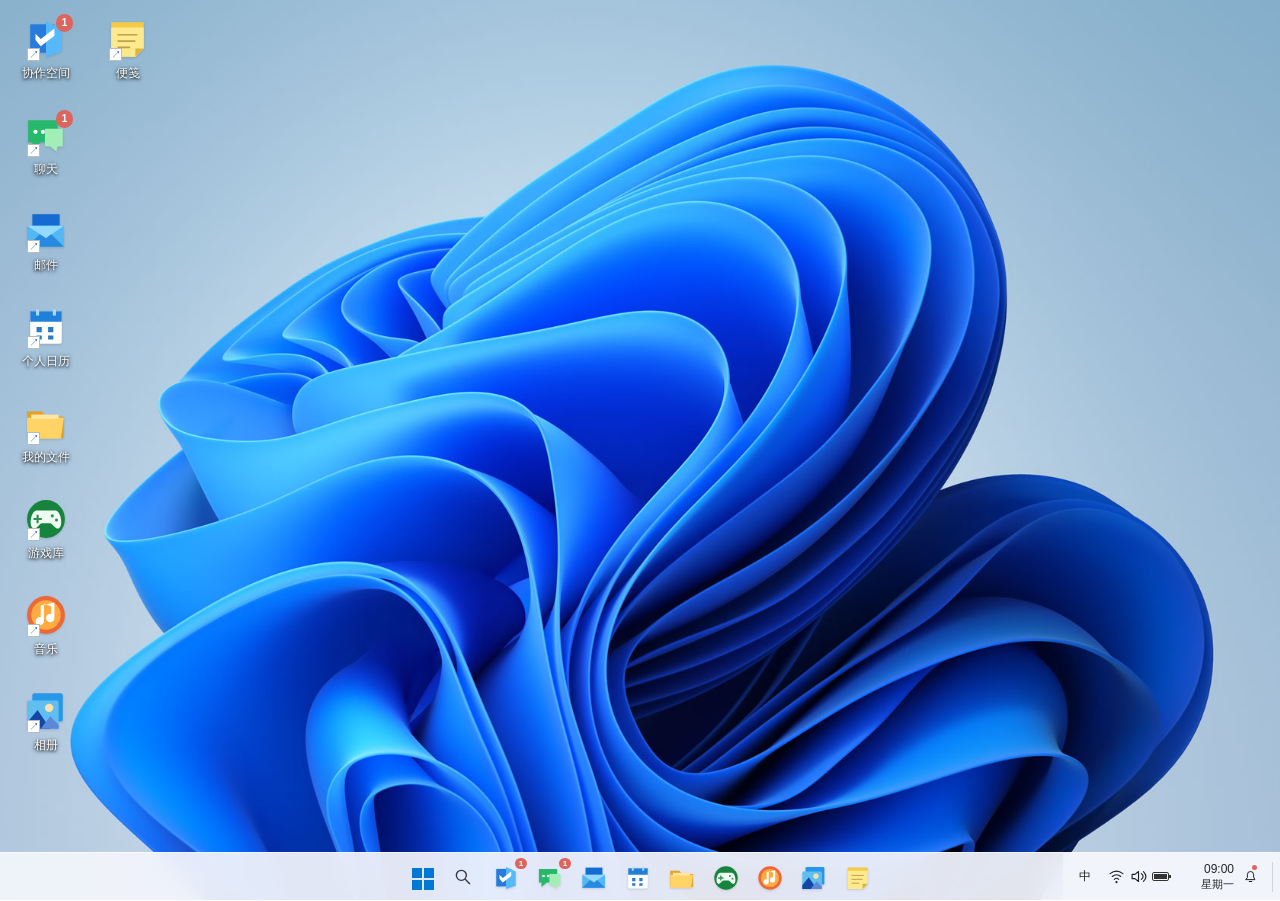
==== index.html @ 2743be9a "Publish first act desktop narrative with Windows 11 shell" ====
<!doctype html>
<html lang="zh-CN">
<head>
<meta charset="utf-8"><meta name="viewport" content="width=device-width,initial-scale=1">
<meta name="color-scheme" content="light"><link rel="icon" href="data:,">
<title>未保存的工作日志 · 第一幕 v0.4</title>
<link rel="stylesheet" href="desktop.css"><link rel="stylesheet" href="office.css">
</head>
<body>
<main id="desktop" aria-label="个人电脑桌面">
 <div id="shortcuts" aria-label="桌面快捷方式"></div>
 <div id="desktop-context" hidden></div><div id="quick-settings" hidden></div>
 <div id="windows"></div><aside id="notification-center" hidden aria-label="通知中心"></aside>
 <div id="system-menu" hidden></div><footer id="taskbar" aria-label="任务栏"></footer>
</main>
<div id="banners" aria-label="新消息通知" aria-live="polite"></div>
<div id="modal-root"></div><div id="toast-root" role="status" aria-live="polite"></div><div id="announcement" class="sr-only" aria-live="polite"></div>
<script src="app.js"></script><script src="leisure.js"></script><script src="windows-shell.js"></script><script src="desktop.js"></script>
</body></html>
---- desktop.css ----
:root{font-family:"Segoe UI","Microsoft YaHei UI","Microsoft YaHei","PingFang SC",sans-serif;color:#202020;font-size:14px;--line:#e5e5e5;--blue:#0067c0}*{box-sizing:border-box}body{margin:0;overflow:hidden}button,input,textarea{font:inherit}button{cursor:pointer;color:inherit}button:disabled{cursor:default;opacity:.5}button:focus-visible,textarea:focus-visible,input:focus-visible{outline:3px solid #79aeea;outline-offset:2px}[hidden]{display:none!important}.icon{width:20px;height:20px;fill:none;stroke:currentColor;stroke-width:1.6;stroke-linecap:round;stroke-linejoin:round;flex-shrink:0}button{border:0;background:none}.btn{display:inline-flex;align-items:center;justify-content:center;gap:7px;padding:9px 13px;border:1px solid #dbe1e7;border-radius:4px;background:#fff;font-size:13px}.btn.primary{background:#397bd7;border-color:#397bd7;color:#fff}.btn.soft{background:#edf4ff;color:#316ec5}.btn.link{border:0;color:#397bd7;background:transparent}.button-row{display:flex;gap:8px;align-items:center;flex-wrap:wrap}.sr-only{position:absolute;width:1px;height:1px;overflow:hidden;clip:rect(0,0,0,0)}#desktop{height:100dvh;background:#c7deef url('assets/wallpapers/bloom-light.jpg') center/cover;position:relative;overflow:hidden}#shortcuts{position:absolute;top:9px;left:5px;display:grid;grid-auto-flow:column;grid-template-rows:repeat(8,90px);gap:6px 0;z-index:1}.desktop-shortcut{width:82px;display:flex;align-items:center;flex-direction:column;gap:5px;border-radius:2px;border:1px solid transparent;padding:8px 2px;color:#fff;position:relative;text-shadow:0 1px 3px #000,0 1px 5px #0007;font-size:12px;line-height:1.4}.desktop-shortcut:hover{background:#ffffff17}.desktop-shortcut.selected{background:#7fc5ff40;border-color:#b9e0ff65}.app-icon{width:42px;height:42px;display:inline-flex;align-items:center;justify-content:center;flex-shrink:0;filter:drop-shadow(0 1px 1px #0002)}.app-icon .icon{width:25px;height:25px;stroke-width:1.7}.shortcut-badge,.taskbar-app b{position:absolute;top:3px;right:14px;border-radius:10px;min-width:17px;padding:2px 4px;background:#dc655e;color:#fff;font-size:10px;text-shadow:none}#taskbar{position:absolute;bottom:0;height:48px;width:100%;z-index:30000;display:flex;align-items:center;justify-content:center;background:#f3f5fbee;backdrop-filter:blur(14px);border-top:1px solid #ffffff88}.taskbar-system{width:40px;height:40px;padding:10px;color:#30343a;border-radius:4px;display:grid;place-items:center;flex-shrink:0}.taskbar-system:hover,.taskbar-app:hover{background:#fff7}.taskbar-apps{display:flex;align-items:center;gap:2px;min-width:0;overflow-x:auto;scrollbar-width:none;padding:0}.taskbar-app{position:relative;width:42px;height:40px;padding:8px;border-radius:4px;flex-shrink:0;display:grid;place-items:center}.taskbar-app .app-icon{width:26px;height:26px}.taskbar-app .icon{width:22px;height:22px}.taskbar-app.running:after{content:'';position:absolute;width:5px;height:3px;border-radius:3px;background:#6b7e81;bottom:0;left:calc(50% - 2px)}.taskbar-app.selected{background:#ffffffb0;box-shadow:0 1px 2px #0001}.taskbar-app.selected:after{width:16px;left:calc(50% - 8px);background:#0078d4}.taskbar-app b{right:2px;top:0}.system-tray{display:flex;align-items:center;gap:3px;position:absolute;right:0;height:100%;padding-left:8px;background:#f3f5fbcc}.system-tray button{position:relative;display:flex;gap:5px;align-items:center;border-radius:4px;padding:6px;height:40px}.system-tray button span{font-size:9px}.system-tray i{position:absolute;width:5px;height:5px;background:#dc655e;border-radius:50%;right:2px;top:0}.desktop-clock{display:grid;text-align:right;gap:1px;min-width:48px;color:#242424}.desktop-clock strong{font-weight:400;font-size:12px}.desktop-clock small{font-size:11px}.app-window{position:absolute;background:#fff;border:1px solid #0003;border-radius:8px;overflow:hidden;box-shadow:0 5px 15px #0002;display:flex;flex-direction:column;min-width:0}.app-window.foreground{box-shadow:0 12px 34px #0004,0 2px 8px #0002;border-color:#0004}.window-titlebar{height:32px;min-height:32px;display:flex;align-items:center;gap:8px;padding:0 0 0 11px;background:#f3f3f3;user-select:none;touch-action:none}.foreground .window-titlebar{background:#f3f3f3}.window-titlebar .app-icon{width:16px;height:16px}.window-titlebar .icon{width:15px;height:15px}.window-name{font-size:12px;font-weight:400;flex:1;overflow:hidden;text-overflow:ellipsis;white-space:nowrap}.window-controls{display:flex;align-self:stretch}.window-controls button{width:46px;padding:0;display:grid;place-items:center;border-radius:0}.window-controls button:hover{background:#dfe7ec}.window-controls [data-wm=close]:hover{background:#c42b1c;color:#fff}.window-content{overflow:auto;flex:1;min-height:0;position:relative;min-width:0}.resize-handle{position:absolute;right:0;bottom:0;width:14px;height:14px;cursor:nwse-resize;background:linear-gradient(135deg,transparent 60%,#adb9bf 61%,transparent 68%,#adb9bf 75%,transparent 82%);z-index:3;touch-action:none}.maximized .resize-handle{display:none}#banners{position:fixed;right:12px;bottom:60px;display:flex;flex-direction:column;gap:10px;z-index:50000;width:360px;pointer-events:none}.notification-banner{position:relative;border:1px solid #d2d5dc;border-radius:8px;background:#f4f5f9f7;backdrop-filter:blur(14px);box-shadow:0 5px 20px #0003;pointer-events:auto;animation:notify-in .2s ease-out}.banner-open{display:flex;gap:12px;text-align:left;width:100%;padding:19px 30px 19px 16px}.banner-open .app-icon{width:28px;height:28px}.banner-open .icon{width:21px}.banner-open>span:last-child{flex:1;min-width:0}.banner-open strong{font-size:12px;display:flex;gap:10px;align-items:center}.banner-open small{font-weight:400;color:#839094;font-size:10px}.banner-open p{margin:8px 0 0;line-height:1.65;font-size:13px;display:-webkit-box;-webkit-line-clamp:3;-webkit-box-orient:vertical;overflow:hidden}.banner-dismiss{position:absolute;right:5px;top:6px;padding:5px;color:#889497}.banner-dismiss .icon{width:14px;height:14px}@keyframes notify-in{from{transform:translateX(25px);opacity:0}to{transform:none;opacity:1}}#notification-center,#system-menu{position:absolute;bottom:60px;z-index:40000;background:#eef3fbf5;backdrop-filter:blur(14px);border:1px solid #ffffff99;border-radius:8px;box-shadow:0 12px 36px #0003}#notification-center{right:12px;width:360px;max-height:75vh;overflow:auto;padding:18px}#notification-center header{display:flex;justify-content:space-between;align-items:center;padding:0 0 12px}.notification-history{display:flex;gap:12px;text-align:left;background:#fff9;width:100%;padding:14px 10px;border-radius:7px;margin-bottom:8px}.notification-history .app-icon{width:26px;height:26px}.notification-history strong{font-size:12px}.notification-history p{font-size:12px;line-height:1.65}.notification-history small{color:#859196;font-size:10px}#system-menu{left:50%;transform:translateX(-50%);width:640px;padding:32px 32px 0;max-height:calc(100dvh - 75px);overflow:auto}#system-menu strong{font-weight:600;font-size:13px}#system-menu button{border-radius:4px}#system-menu button:hover{background:#ffffff88}#toast-root{position:fixed;top:22px;left:50%;transform:translateX(-50%);z-index:100001;pointer-events:none}.toast{display:flex;gap:10px;align-items:center;background:#fcfefb;padding:13px 22px;border-radius:9px;box-shadow:0 5px 25px #203f4133;max-width:85vw;line-height:1.6}.leisure-heading{padding:25px 30px 10px}.leisure-heading h2{font-size:23px;margin:8px 0}.leisure-heading small{color:#8b969d;font-size:10px;letter-spacing:2px}.file-breadcrumb{padding:14px 28px;border-block:1px solid #e9eded;color:#758289;font-size:12px}.file-grid{padding:25px;display:grid;grid-template-columns:repeat(3,minmax(0,1fr));gap:12px}.file-grid button{display:flex;flex-direction:column;align-items:center;gap:12px;padding:24px 10px;border-radius:8px;background:#f6f8f9;overflow-wrap:anywhere}.file-grid button:hover{background:#eaf1f7}.file-grid strong{font-size:12px}.file-grid small{font-size:10px;color:#88939a}.game-cover{padding:25px 30px;background:#3c405c;color:#f8f3e5}.game-cover small{font-size:10px;letter-spacing:2px;color:#c4c0df}.game-cover h2{font-size:25px;margin:12px 0}.game-cover p{font-size:12px;color:#cccedc}.game-meta{display:flex;gap:15px;align-items:center;padding:20px 25px}.game-meta span{flex:1;color:#808495;font-size:12px}.memory-board{display:grid;grid-template-columns:repeat(4,1fr);gap:12px;padding:0 25px}.memory-board button{height:90px;background:#edeaf5;border:1px solid #d9d3e8;border-radius:10px;color:#8a7fa4;font-size:33px;transition:background .15s}.memory-board .flipped{background:#fff3d7;color:#687766}.memory-board .matched{background:#e2eee6;opacity:1;color:#739985}.leisure-footnote{text-align:center;color:#90949f;font-size:11px;margin:23px}.music-hero{padding:26px 30px;display:flex;gap:26px;align-items:center;background:#f5e9e8}.music-hero h2{font-size:24px;margin:10px 0}.music-hero p,.music-hero small{color:#9a7f84;font-size:11px}.record{height:102px;width:102px;border-radius:50%;background:repeating-radial-gradient(#333641 0 3px,#444550 4px 5px);display:grid;place-items:center;box-shadow:0 7px 20px #55434e33}.record span{background:#c68e9d;border-radius:50%;padding:10px;color:#f8e3dd;font-size:23px}.track-list{padding:15px 25px}.track-list button{display:flex;width:100%;align-items:center;gap:20px;padding:13px;border-radius:7px;text-align:left}.track-list button.selected{background:#f6f0f1}.track-list button>span{font-size:11px;color:#9d8a91}.track-list strong{flex:1;font-size:13px}.track-list small{display:block;font-size:10px;font-weight:400;margin-top:5px;color:#968991}.music-controls{display:flex;align-items:center;gap:15px;padding:15px 30px;border-top:1px solid #eee}.music-status{font-size:11px;color:#8d7a81}.music-progress{flex:1;min-width:30px;height:4px;accent-color:#af7287}.photo-top,.note-top{display:flex;justify-content:space-between;align-items:center;padding:16px 24px;background:#f5f8f7;font-size:12px}.photo-top>span{color:#98a29e}.photo-view{margin:20px 25px 10px}.photo-view img{width:100%;height:300px;object-fit:contain;background:#edf2ef;border-radius:6px}.photo-view.large img{height:440px}.photo-view figcaption{display:flex;justify-content:space-between;font-size:12px;padding:14px 0}.photo-view figcaption span{color:#8b9692;font-size:11px}.photo-controls{display:flex;align-items:center;justify-content:space-between;padding:0 25px 20px;gap:10px}.photo-controls>div{display:flex;gap:8px}.photo-controls>div button{padding:2px;border:2px solid transparent;border-radius:5px}.photo-controls>div button.selected{border-color:#6ca6a0}.photo-controls img{width:52px;height:34px;object-fit:cover;display:block}[data-app=notes] .window-content{display:flex;flex-direction:column;background:#fff9df}.note-top{background:#f6ecc9}.note-editor{border:0;outline:none;resize:none;background:transparent;flex:1;min-height:220px;padding:25px 30px;line-height:2;color:#695f42;font-size:15px}.note-status{padding:12px 30px;color:#a39773;font-size:11px}
@media(max-width:700px){#shortcuts{top:9px;left:5px;gap:4px 0}.desktop-shortcut{width:75px;font-size:11px}.app-icon{width:38px;height:38px}#taskbar{padding:0;gap:0}.taskbar-system{padding:7px}.taskbar-apps{gap:0;padding:0}.taskbar-app{padding:7px;width:38px}.system-tray{gap:5px}.input-language,.tray-quick{display:none!important}.desktop-clock{font-size:10px;min-width:35px}#banners{width:min(360px,calc(100vw - 20px));right:10px;bottom:60px}#notification-center{width:calc(100vw - 20px);right:10px}.file-grid{grid-template-columns:repeat(2,minmax(0,1fr));padding:15px}.game-meta{flex-wrap:wrap;padding:15px}.memory-board{padding:0 15px;gap:8px}.memory-board button{height:72px}.photo-view{margin:15px}.photo-view img{height:230px}.photo-controls{padding:0 12px 15px}.music-hero{padding:20px;gap:16px}.music-controls{padding:15px;flex-wrap:wrap}.window-controls button{width:33px}}
@media(prefers-reduced-motion:reduce){*{animation:none!important;transition:none!important}}
.library-shelf{display:grid;grid-template-columns:1fr 1fr;gap:10px;padding:0 25px 22px}.library-shelf details{border:1px solid #e4e0eb;border-radius:8px;background:#f7f5fa;padding:14px;font-size:12px;color:#79708a}.library-shelf summary{cursor:pointer}.library-shelf small{display:block;font-size:9px;color:#a59aae;margin-top:5px}.library-shelf p{font-size:11px;line-height:1.8}
/* Windows 11 shell components. */
.fluent-icon svg{width:100%;height:100%;display:block}.windows-logo{width:24px;height:24px}.desktop-shortcut:after{content:'↗';font-family:Arial;position:absolute;top:38px;left:21px;background:#fff;color:#2762a1;font-size:10px;line-height:11px;width:11px;height:11px;text-shadow:none;border:1px solid #b9bbbf}.desktop-shortcut .shortcut-badge{top:4px;right:13px}.taskbar-center{display:flex;align-items:center;gap:2px;position:absolute;left:50%;transform:translateX(-50%);max-width:calc(100% - 390px)}.taskbar-apps::-webkit-scrollbar{display:none}.taskbar-app.running:after{height:3px;bottom:1px;background:#7c7c7c}.taskbar-app b{min-width:12px;font-size:8px;top:1px;right:0;padding:1px 3px}.tray-quick .icon{width:17px;height:17px}.input-language{font-size:12px;margin:0 8px}.battery-icon{width:17px;height:9px;border:1px solid #333;border-radius:2px;position:relative}.battery-icon:before{content:'';position:absolute;inset:1px;background:#333}.battery-icon:after{content:'';position:absolute;right:-3px;top:2px;height:3px;border-right:2px solid #333}.system-tray .show-desktop-edge{width:7px;padding:0;border-radius:0;height:30px;border-left:1px solid #0002;margin:0 1px 0 3px}.system-tray button:hover{background:#fff8}.system-tray .tray-date{gap:9px;padding-inline:8px}.tray-date>.icon{width:15px;height:15px}.system-tray i{right:9px;top:8px}.maximized{border-radius:0}.window-controls .icon{width:13px;height:13px;stroke-width:1.5}.window-controls [data-wm=close] .icon{width:16px;height:16px}.start-search{display:flex;align-items:center;gap:12px;background:#fff;border:1px solid #ced6e3;border-bottom:2px solid #0078d4;border-radius:5px;padding:9px 12px;margin-bottom:26px}.start-search .icon{width:16px;height:16px}.start-search input{border:0;outline:none;width:100%;font-size:12px;background:none}.start-heading{display:flex;align-items:center;justify-content:space-between;padding:0 18px;margin:22px 0 13px}.start-heading button{display:flex;gap:7px;align-items:center;background:#ffffff9c;border:1px solid #dce1e9;font-size:11px;padding:3px 8px}.start-heading .icon{width:12px;height:12px}.start-heading>span{font-size:11px;color:#606774}.start-app-grid{display:grid;grid-template-columns:repeat(6,1fr);gap:7px 0;min-height:165px}.start-app-grid button{display:flex;flex-direction:column;align-items:center;justify-content:center;gap:7px;padding:12px 4px;font-size:11px}.start-app-grid .app-icon{width:31px;height:31px}.start-recent{display:grid;grid-template-columns:1fr 1fr;padding:0 8px 20px;gap:5px}.start-recent button{display:flex;gap:13px;align-items:center;text-align:left;padding:13px 10px;font-size:12px}.start-recent .app-icon{width:30px;height:30px}.start-recent small{display:block;color:#666;font-size:10px;margin-top:5px}.start-footer{margin:0 -32px;padding:17px 45px;display:flex;justify-content:space-between;align-items:center;background:#dfe8f36b;border-top:1px solid #cbd4df5c}.local-account{display:flex;gap:12px;align-items:center;font-size:12px}.local-account>span{width:30px;height:30px;border-radius:50%;display:grid;place-items:center;background:#b8ccdf;color:#36546f}.start-footer button{padding:6px}.power-menu{position:absolute;right:25px;bottom:68px;width:200px;padding:5px;border:1px solid #ccc;border-radius:7px;background:#f8f9fc;box-shadow:0 5px 20px #0002}.power-menu button{display:flex;align-items:center;gap:12px;width:100%;padding:12px;text-align:left;font-size:12px}#desktop-context,#quick-settings{position:absolute;z-index:45000;background:#f5f7fcf7;backdrop-filter:blur(14px);border:1px solid #d6d9df;border-radius:8px;box-shadow:0 6px 22px #0003}#desktop-context{width:245px;padding:5px}#desktop-context button{display:flex;align-items:center;gap:13px;width:100%;padding:10px;border-radius:4px;text-align:left;font-size:12px}#desktop-context button:hover{background:#e4e9f0}#desktop-context .icon{width:17px;height:17px}#desktop-context hr{border:0;border-top:1px solid #dde0e5;margin:4px}#quick-settings{bottom:60px;right:12px;width:300px;padding:20px}#quick-settings h3{font-size:14px;margin:0 0 18px}.sound-tile{display:flex;align-items:center;gap:12px;padding:16px;background:#fff;border:1px solid #d6dbe2;border-radius:5px;width:100%;font-size:12px}.sound-tile.enabled{color:#fff;background:#0067c0}#quick-settings p{color:#6d7680;font-size:11px;line-height:1.7}#quick-settings footer{display:flex;align-items:center;justify-content:space-between;margin-top:20px;font-size:11px;color:#687482}#quick-settings .app-icon{width:22px;height:22px}.settings-layout{display:flex;min-height:100%;background:#f7f8fa}.settings-sidebar{width:195px;flex-shrink:0;padding:25px 12px;background:#eef0f5}.settings-user{display:flex;align-items:center;gap:12px;margin-bottom:32px;font-size:13px}.settings-user>b{width:45px;height:45px;display:grid;place-items:center;border-radius:50%;background:#c3d6e7;font-size:20px;font-weight:400}.settings-user small{display:block;font-size:11px;color:#6d7581;margin-top:3px}.settings-sidebar>button{display:flex;align-items:center;gap:12px;padding:12px;width:100%;font-size:12px;text-align:left;border-radius:4px;margin-bottom:6px}.settings-sidebar .active{background:#dde7f3;border-left:3px solid #0067c0}.settings-main{padding:25px 30px;flex:1;min-width:0}.settings-main h1{font-size:23px!important;font-weight:600;margin-bottom:22px}.settings-main h1 span{color:#89929e;padding:0 10px}.background-preview{width:310px;max-width:100%;height:175px;background-size:cover;background-position:center;border-radius:7px;box-shadow:0 2px 4px #0003;margin-bottom:20px;position:relative;overflow:hidden}.background-preview>div{position:absolute;bottom:0;height:10px;background:#e8eefce6;width:100%}.setting-row{display:flex;justify-content:space-between;align-items:center;gap:14px;padding:16px;border:1px solid #e3e5e9;background:#fff;border-radius:5px;font-size:12px}.setting-row strong{font-weight:500}.setting-row small{display:block;color:#757c85;font-size:11px}.setting-value{border:1px solid #d9dce1;border-radius:4px;padding:5px 14px;white-space:nowrap}.settings-main h3{font-size:13px;margin:22px 0 12px}.wallpaper-options{display:grid;grid-template-columns:repeat(3,1fr);gap:10px}.wallpaper-options button{padding:3px;text-align:left;border:2px solid transparent;border-radius:7px}.wallpaper-options button[aria-pressed=true]{border-color:#0067c0}.wallpaper-options img{display:block;width:100%;height:75px;object-fit:cover;border-radius:3px}.wallpaper-options span{font-size:10px;line-height:1.5;display:block;padding:5px 1px;color:#4a5462}.wallpaper-note{font-size:11px;color:#687788;margin:14px 0!important}
@media(max-width:1000px){.taskbar-center{left:12px;transform:none;max-width:calc(100% - 220px)}}
@media(max-width:700px){.taskbar-center{left:2px;max-width:calc(100% - 95px)}.taskbar-system{width:35px}.system-tray{padding:0}.tray-date>.icon{display:none}.system-tray .tray-date{padding:4px}.settings-sidebar{display:none}.settings-main{padding:20px}.wallpaper-options{gap:5px}.wallpaper-options img{height:58px}#system-menu{width:calc(100% - 16px);padding:22px 18px 0}.start-app-grid{grid-template-columns:repeat(4,1fr)}.start-heading{padding:0}.start-recent{padding:0 0 18px}.start-recent button{padding:10px 5px;font-size:11px;gap:8px}.start-footer{margin:0 -18px;padding:15px 25px}.desktop-shortcut .app-icon{width:42px;height:42px}.desktop-shortcut{width:82px}.notification-banner{border-radius:8px}}
.start-app-grid.all-apps-list{grid-template-columns:1fr 1fr}.start-app-grid.all-apps-list button{flex-direction:row;justify-content:flex-start;padding:8px 18px;gap:15px}.start-app-grid.all-apps-list .app-icon{width:25px;height:25px}
---- office.css ----
/* Office-specific surfaces. Desktop geometry lives exclusively in desktop.css. */
.app-surface{font-size:13px;line-height:1.65}.app-surface h1,.app-surface h2,.app-surface h3{margin-top:0;font-weight:600}.app-surface h1{font-size:22px}.app-surface h2{font-size:17px}.app-surface h3{font-size:15px}.app-surface p{margin:7px 0}.app-surface .tiny,.app-surface .subtext{color:#859099;font-size:11px}.app-surface .eyebrow{color:#8e9aa4;font-size:9px;letter-spacing:1.5px}.app-surface .chip{display:inline-flex;align-items:center;border-radius:4px;padding:3px 8px;font-size:10px;background:#f0f3f6;color:#7c8793}.app-surface .chip.done{background:#ebf6f0;color:#478b6b}.app-surface .chip.blue{background:#edf4ff;color:#497dc3}.app-surface .chip.warm{background:#fbf2e6;color:#ae8b55}.app-surface .view-heading{display:flex;justify-content:space-between;align-items:center;padding:23px 26px 16px}.app-surface .view-heading h1{margin:5px 0}.app-surface .view-heading p{margin:0}.app-surface .card{background:#fff;border:1px solid #e5eaf0;border-radius:9px;padding:21px}.app-surface .stack{display:flex;flex-direction:column;gap:17px}.app-surface .dashboard{display:grid;grid-template-columns:1fr 205px;gap:17px}.app-surface .welcome{display:flex;align-items:center;justify-content:space-between;margin-bottom:20px}.app-surface .welcome h1{margin:7px 0}.app-surface .daytag{font-size:11px;display:flex;gap:7px;color:#8797a3}.app-surface .card-head{display:flex;justify-content:space-between;align-items:center;margin-bottom:15px}.app-surface .card-title{display:flex;gap:8px;align-items:center;margin:0}.app-surface .performance .perf-head{display:flex;justify-content:space-between;color:#8c98a3;font-size:12px}.app-surface .perf-number{display:flex;align-items:baseline;gap:9px;margin:16px 0}.app-surface .perf-number strong{font-size:36px;font-weight:500}.app-surface .perf-number span{color:#98a5b0;font-size:13px}.app-surface .progress-track{height:5px;background:#edf1f5;border-radius:4px;overflow:hidden}.app-surface .progress-fill{height:100%;background:#6f9ade}.app-surface .perf-note{font-size:10px;display:flex;justify-content:space-between;color:#92a1ad;margin-top:13px}.app-surface .task{display:flex;width:100%;gap:12px;align-items:center;padding:15px 0;text-align:left;border-top:1px solid #edf0f3}.app-surface .task-main{flex:1;min-width:0;display:flex;flex-direction:column;gap:4px}.app-surface .task-name{font-weight:500}.app-surface .task-desc{font-size:10px;color:#8c9ba7}.app-surface .task-check{display:flex;color:#8295a9}.app-surface .task.done .task-check{color:#6e9d86}.app-surface .task-status,.app-surface .task-reward{font-size:10px;color:#8c9ba7}.app-surface .task-status.complete{color:#63977d}.app-surface .task-table-head{display:flex;gap:30px;color:#a2acb5;font-size:10px;padding-bottom:9px}.app-surface .task-table-head span:first-child{flex:1}.app-surface .task-guidance{font-size:10px;color:#95a2af;display:flex;gap:7px;margin-top:12px}.app-surface .extra-card{padding:20px;background:#f1f5fb;border-radius:8px}.app-surface .extra-card .top{display:flex;justify-content:space-between}.app-surface .extra-card h3{margin:13px 0 4px}.app-surface .extra-card p{font-size:12px;color:#8b9bad}.app-surface .inbox-preview{display:flex;gap:12px;align-items:center;width:100%;padding:17px;border:1px solid #e6ecf1;border-radius:7px;text-align:left;margin-bottom:10px;background:#fff}.app-surface .inbox-info{flex:1;min-width:0}.app-surface .inbox-info strong{font-size:12px}.app-surface .inbox-info p{font-size:11px;color:#8d9ba6}.app-surface .document-list{padding:0 25px}.app-surface .office-header{display:flex;justify-content:space-between;background:#f8fafc;border-bottom:1px solid #e6ebf1;padding:14px 24px;font-size:11px;color:#8191a2}.app-surface .office-header>span:first-child{color:#586d88;font-weight:600;letter-spacing:1px}.app-surface .office-header strong{color:#4d6e9a;margin-left:6px;font-size:14px}.app-surface .office-tabs{display:flex;gap:22px;padding:0 24px;border-bottom:1px solid #e8edf2;background:#fff;flex-shrink:0}.app-surface .office-tabs button{padding:12px 2px;font-size:12px;border-bottom:2px solid transparent;color:#8593a3}.app-surface .office-tabs button.active{color:#397bd7;border-color:#397bd7}.app-surface .office-view{flex:1;min-height:0;overflow:auto;background:#f7f9fc;padding:25px}.app-surface .office-view.messaging{padding:0;display:flex;flex-direction:column}.app-surface .office-view.messaging>.view-heading{display:none}[data-app=office]>.window-content{display:flex;flex-direction:column}.app-surface .footerbar{display:flex;justify-content:space-between;align-items:center;border-top:1px solid #e6ebf2;padding:10px 20px;background:#fff;flex-shrink:0;gap:10px}.app-surface .foot-status{display:flex;gap:7px;font-size:10px;color:#94a0ac;align-items:center}.app-surface .status-dot{width:5px;height:5px;border-radius:50%;background:#d5b16b}.app-surface .status-dot.saved{background:#7ca991}.app-surface .footerbar .btn{font-size:11px;padding:7px 10px}.app-surface .chat-layout{display:flex;flex:1;min-height:0;height:100%}.app-surface .chat-contacts{width:184px;flex-shrink:0;background:#f1f4f7;border-right:1px solid #e4e9ef;padding:20px 10px}.app-surface .contact-label,.app-surface .contact-search{font-size:10px;color:#99a4af;padding:0 12px 15px}.app-surface .contact{display:flex;align-items:center;gap:10px;padding:12px;border-radius:7px;width:100%;text-align:left;margin-bottom:5px}.app-surface .contact[aria-current],.app-surface .contact.selected{background:#e3ebf5}.app-surface .contact strong{font-size:12px;font-weight:500}.app-surface .contact p,.app-surface .contact-note{font-size:10px;color:#99a5b1;line-height:1.8}.app-surface .contact-note{padding:10px 12px}.app-surface .avatar{display:inline-grid;place-items:center;background:#8b9db6;color:#fff;border-radius:8px;width:32px;height:32px;font-size:12px;flex-shrink:0}.app-surface .avatar.friend{background:#82a991}.app-surface .avatar.self{background:#8fabc3}.app-surface .chat-main{display:flex;flex-direction:column;flex:1;min-width:0;min-height:0;background:#fbfcfd}.app-surface .chat-titlebar{display:flex;justify-content:space-between;align-items:center;padding:14px 23px;border-bottom:1px solid #e8edf1;flex-shrink:0}.app-surface .chat-titlebar strong{font-size:13px;font-weight:500}.app-surface .chat-titlebar p{font-size:9px;color:#98a4af;margin:1px 0}.app-surface .chat-titlebar>.icon{color:#a8b5bf}.app-surface .chat-stream{overflow:auto;flex:1;min-height:0;padding:15px 22px;scrollbar-width:thin}.app-surface .chat-time{text-align:center;font-size:9px;color:#acb5bd;margin:12px 0}.app-surface .bubble-row{display:flex;gap:10px;align-items:flex-start;margin:0 0 16px}.app-surface .bubble-row.mine{flex-direction:row-reverse}.app-surface .bubble{background:#fff;border:1px solid #e3e9ee;border-radius:2px 9px 9px 9px;padding:12px 15px;max-width:85%;font-size:12px;line-height:1.8;overflow-wrap:anywhere}.app-surface .mine .bubble{background:#e7f0fc;border-color:#dbe6f3;border-radius:9px 2px 9px 9px}.app-surface .attachment{display:flex;gap:10px;align-items:center;background:#f4f7fa;border:1px solid #e0e7ef;border-radius:6px;padding:13px 15px;font-size:11px;margin-top:12px;width:100%;text-align:left;color:#57708e}.app-surface .chat-composer{padding:13px 20px 18px;border-top:1px solid #e5ebef;background:#fff;flex-shrink:0}.app-surface .composer-toolbar{display:flex;gap:13px;align-items:center;color:#a2afba;margin-bottom:12px;font-size:9px}.app-surface .composer-toolbar .icon{width:16px;height:16px}.app-surface .composer-label{display:flex;justify-content:space-between;gap:5px;color:#96a4af;font-size:10px;margin-bottom:9px}.app-surface .reply-buttons{display:flex;flex-wrap:wrap;gap:6px}.app-surface .reply-btn{border:1px solid #dfe7ed;border-radius:6px;padding:8px 11px;font-size:11px;text-align:left;background:#fff}.app-surface .reply-btn.selected{color:#6c947e;background:#f0f6f2}.app-surface .quiet-composer{font-size:11px;color:#a0abb5}.app-surface .conversation-tasks{border-top:1px solid #e0e6ee;margin-top:15px;padding-top:15px}.app-surface .shelf-label{font-size:10px;color:#a0abb7;margin:0 10px 10px}.app-surface .conversation-tasks button{display:flex;align-items:center;gap:7px;width:100%;padding:9px 5px;font-size:10px;text-align:left}.app-surface .conversation-tasks button .icon{width:14px;height:14px}.app-surface .conversation-tasks button span{flex:1}.app-surface .conversation-tasks small{font-size:9px;color:#8e9cab}[data-app=chat] .window-content{display:flex;flex-direction:column;background:#f7faf7}[data-app=chat] .view-heading{display:none}[data-app=chat] .chat-contacts{background:#eaf0eb;width:145px}[data-app=chat] .contact.selected{background:#dae7dd}[data-app=chat] .chat-main{background:#f6f8f5}[data-app=chat] .mine .bubble{background:#dfeede;border-color:#d6e8d6}[data-app=chat] .chat-titlebar,[data-app=chat] .chat-composer{background:#f9fbf8}.unread-number{font-size:9px;color:#fff;background:#cf7771;border-radius:10px;margin-left:10px;padding:2px 5px}.app-surface .document-toolbar{display:flex;justify-content:space-between;padding:13px 25px;border-bottom:1px solid #e8ecf0;color:#9aa5af;font-size:10px}.app-surface .document-body{padding:30px;flex:1;overflow:auto;min-height:0}.app-surface .document-grid{display:grid;grid-template-columns:1fr 220px;gap:30px}.app-surface .doc-heading{font-size:23px;font-weight:600;margin-bottom:9px}.app-surface .doc-byline{color:#a3adb6;font-size:10px}.app-surface .doc-section{margin:32px 0 15px;font-size:13px;font-weight:600}.app-surface .doc-table,.app-surface .journal-table{width:100%;border-collapse:collapse;font-size:12px}.app-surface .doc-table th,.app-surface .doc-table td,.app-surface .journal-table th,.app-surface .journal-table td{text-align:left;padding:12px 10px;border-bottom:1px solid #e9edf1}.app-surface .doc-table th,.app-surface .journal-table th{font-weight:400;font-size:11px;color:#8f9ba6;background:#f7f9fb}.app-surface .doc-old{text-decoration:line-through;color:#adb6bf;margin-right:15px}.app-surface .doc-highlight{background:#fff2c8;padding:3px 5px}.app-surface .doc-line{font-size:12px;line-height:2}.app-surface .document-aside{background:#f6f8fb;padding:18px;border-radius:8px}.app-surface .doc-comment{border-left:2px solid #90acd1;padding-left:12px;font-size:11px;line-height:1.9;color:#8292a3}.app-surface .doc-comment strong{color:#637d9d;font-size:11px}.app-surface .doc-checks-title{font-size:11px;margin:25px 0 12px;color:#76889b}.app-surface .checkline{display:flex;align-items:flex-start;gap:8px;margin:12px 0;font-size:11px;line-height:1.8}.app-surface .checkline input{margin-top:4px;accent-color:#477fc5;flex-shrink:0}.app-surface .document-actions{display:flex;justify-content:space-between;gap:15px;align-items:center;padding:16px 25px;border-top:1px solid #e4eaf1;background:#fafcfd;flex-shrink:0}.app-surface .document-actions>span{font-size:10px;color:#91a1ad}[data-app=document] .window-content,[data-app=email] .window-content{display:flex;flex-direction:column}.app-surface .email-field{border-bottom:1px solid #e9edf1;padding:13px 0;font-size:12px}.app-surface .email-field>span{display:inline-block;width:75px;color:#97a5b1}.app-surface .email-body{padding:28px 0;font-size:13px;line-height:1.9}.app-surface .small-file,.app-surface .folder-row{display:flex;gap:12px;align-items:center;padding:15px;background:#f4f7fb;border:1px solid #e3eaf2;border-radius:7px;margin:10px 0;font-size:12px}.app-surface .meeting-list{padding-left:20px;line-height:2.5}.app-surface .modal-description{color:#8293a3;font-size:12px;line-height:1.8}.app-surface .overtime-note{background:#fff3dd;color:#a18455;padding:15px;border-radius:6px;margin-top:22px;font-size:12px}.app-surface .local-reminder{margin-top:18px;border:1px solid #e1e8df;background:#f5f8f1;padding:14px;border-radius:7px;color:#71816c;font-size:11px}.app-surface .calendar-layout{padding:0 25px;display:grid;grid-template-columns:1fr 175px;gap:16px}.app-surface .calendar-date{display:flex;gap:17px;align-items:center;border-bottom:1px solid #ecede8;padding-bottom:17px}.app-surface .calendar-num{font-size:31px;color:#b69874}.app-surface .calendar-num span{display:block;font-size:9px}.app-surface .calendar-date h2{font-size:14px;margin:0}.app-surface .calendar-date p{font-size:10px;color:#9b9d95}.app-surface .calendar-row{display:flex;gap:15px;margin:22px 0}.app-surface .cal-time{font-size:11px;color:#9b9f96}.app-surface .cal-event{padding-left:13px;border-left:3px solid #a3b4a0;flex:1}.app-surface .cal-event h3{font-size:13px}.app-surface .calendar-detail-link{padding:0;font-weight:600;text-decoration:underline;text-decoration-color:#bfccba;text-underline-offset:4px}.app-surface .calendar-state{display:block;font-weight:400;font-size:9px;color:#9bab94;margin-top:4px}.app-surface .cal-event p{font-size:10px;color:#939e8c}.app-surface .calendar-note{background:#fbf8ef;line-height:2.3;font-size:12px;color:#a19981}.app-surface .event-detail{margin:20px 25px;padding:20px;background:#edf3e9;border-radius:7px;font-size:12px;color:#6f8065}.app-surface .journal-meta{display:flex;justify-content:space-between;align-items:center;margin-bottom:24px}.app-surface .journal-date{color:#a1aebb;font-size:9px;letter-spacing:1px}.app-surface .journal-total{display:flex;justify-content:space-between;padding:20px 10px;font-size:12px}.app-surface .journal-disclaimer{font-size:10px;color:#a3aeba}.app-surface .empty-note{padding:20px;color:#a4afb9;font-size:12px}.app-surface .unsaved-draft{padding:20px;color:#8393a2}.app-surface .tuesday-task{display:flex;align-items:center;gap:12px;padding:18px 0;border-top:1px solid #e8edf2}
#modal-root .modal-backdrop{position:fixed;inset:0;background:#192f365b;backdrop-filter:blur(5px);z-index:100000;display:grid;place-items:center;padding:20px}#modal-root .modal{background:#fff;border:1px solid #e4e9eb;border-radius:14px;box-shadow:0 25px 80px #10232e55;width:min(570px,100%);max-height:90dvh;overflow:auto;outline:none}#modal-root .modal-header{display:flex;align-items:center;justify-content:space-between;padding:20px 25px;border-bottom:1px solid #e9edef}#modal-root h2{display:flex;align-items:center;gap:10px;font-size:16px;font-weight:600;margin:0}#modal-root .close-btn{padding:4px;color:#a0acb2}#modal-root .modal-body,#modal-root .scene{padding:25px;line-height:1.9;font-size:13px}#modal-root h3{font-size:19px;margin:0 0 15px}#modal-root .modal-description{color:#73838e}#modal-root .tiny,#modal-root .scene-quiet{font-size:11px;color:#96a0a8}#modal-root .modal-actions{padding:18px 25px;display:flex;align-items:center;justify-content:space-between;gap:15px;border-top:1px solid #e9edef}#modal-root .departure-options{border:0;padding:10px 0;margin:0}#modal-root legend{font-size:11px;color:#8c9aa3}#modal-root .departure-options label{display:flex;gap:12px;border:1px solid #e3e9ed;border-radius:8px;padding:17px;margin:10px 0;align-items:flex-start}#modal-root input{accent-color:#467abb}#modal-root .departure-options small{display:block;color:#8c9ba5;font-size:11px;font-weight:400;margin-top:6px}#modal-root .checkline{display:flex;gap:10px;font-size:11px;padding:12px;background:#f5f7f8;border-radius:6px}#modal-root .checkline small{display:block;color:#98a5ad;font-size:10px}#modal-root .eyebrow{font-size:11px;color:#93a0a6;margin-bottom:22px;letter-spacing:1px}#modal-root .help-storage{padding:13px;background:#f2f6f8;color:#7d8e9d;border-radius:6px;font-size:11px}
@media(max-width:700px){.app-surface .chat-contacts{width:112px;padding:12px 5px}.app-surface .contact{padding:10px 6px;gap:6px}.app-surface .contact-note{display:none}.app-surface .conversation-tasks button{font-size:9px}.app-surface .conversation-tasks small{display:none}.app-surface .chat-stream{padding:10px}.app-surface .bubble-row{gap:6px}.app-surface .bubble{padding:9px;font-size:11px}.app-surface .bubble-row .avatar{width:25px;height:25px;font-size:10px}.app-surface .chat-composer{padding:12px}.app-surface .composer-label{flex-wrap:wrap}.app-surface .reply-btn{font-size:10px;padding:7px}.app-surface .document-grid{grid-template-columns:1fr;gap:20px}.app-surface .document-body{padding:20px}.app-surface .document-aside{padding:15px}.app-surface .document-actions{padding:12px}.app-surface .document-actions>span{max-width:120px}.app-surface .dashboard{grid-template-columns:1fr}.app-surface .dashboard>.stack:nth-child(2){order:-1}.app-surface .welcome .daytag{display:none}.app-surface .office-view{padding:16px}.app-surface .card{padding:15px}.app-surface .calendar-layout{grid-template-columns:1fr;padding:0 16px 15px}.app-surface .view-heading{padding:18px}.app-surface .calendar-note{display:none}[data-app=chat] .chat-contacts{width:91px}.app-surface .contact .avatar{width:25px;height:25px}.app-surface .contact-label{padding-left:6px}.app-surface .unread-number{margin-left:2px}.app-surface .task-desc{font-size:9px}.app-surface .task-chevron{display:none}.app-surface .footerbar{padding:9px 12px}.app-surface .footerbar .btn .icon{display:none}.app-surface .office-header{padding:12px 18px}}
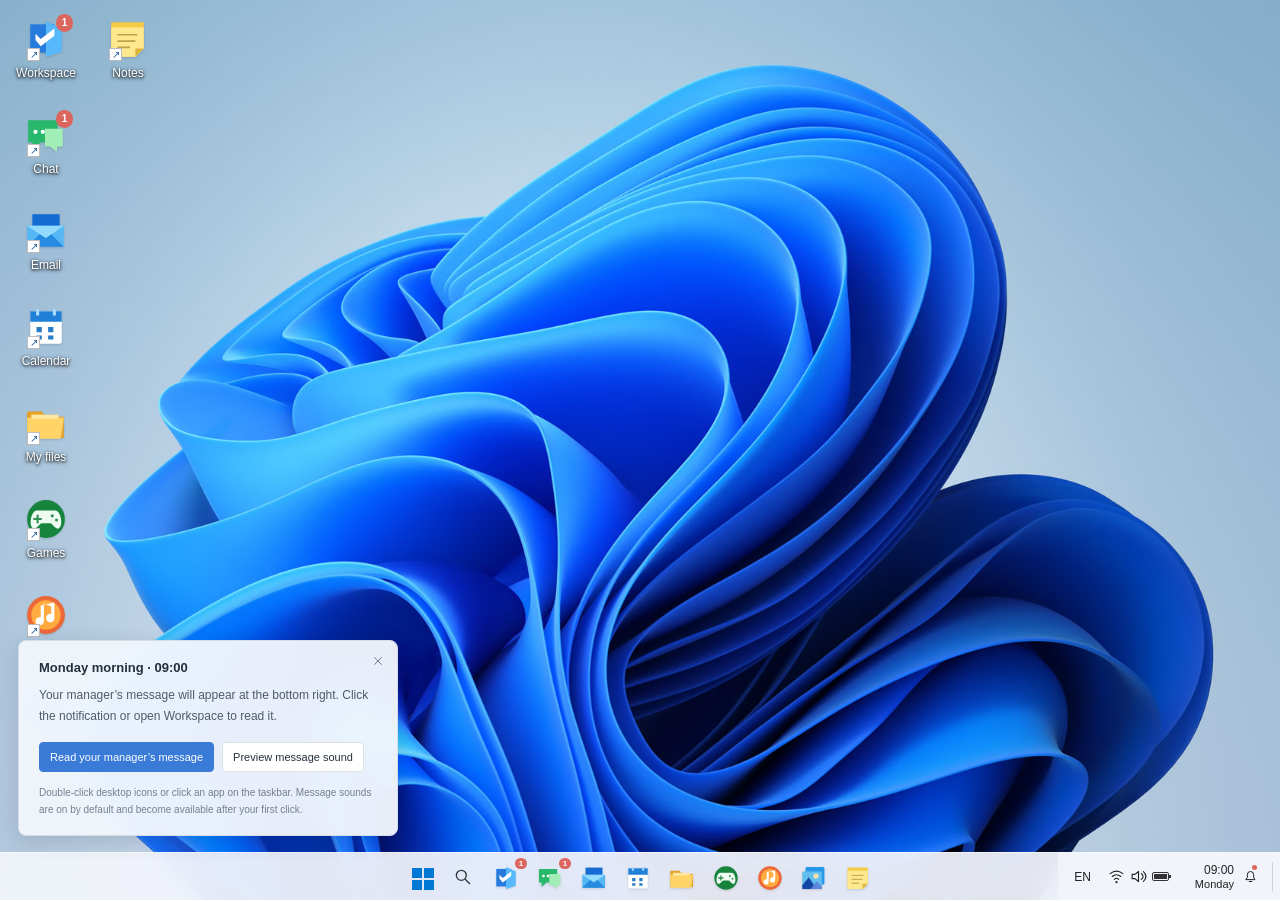
==== commit ba905578: "Translate the desktop narrative into English and migrate saved copy" ====
--- a/index.html
+++ b/index.html
@@ -1,19 +1,19 @@
 <!doctype html>
-<html lang="zh-CN">
+<html lang="en">
 <head>
 <meta charset="utf-8"><meta name="viewport" content="width=device-width,initial-scale=1">
 <meta name="color-scheme" content="light"><link rel="icon" href="data:,">
-<title>未保存的工作日志 · 第一幕 v0.4</title>
+<title>The Unsaved Work Log · Act One v0.4</title>
 <link rel="stylesheet" href="desktop.css"><link rel="stylesheet" href="office.css">
 </head>
 <body>
-<main id="desktop" aria-label="个人电脑桌面">
- <div id="shortcuts" aria-label="桌面快捷方式"></div>
+<main id="desktop" aria-label="Personal computer desktop">
+ <div id="shortcuts" aria-label="Desktop shortcuts"></div>
  <div id="desktop-context" hidden></div><div id="quick-settings" hidden></div>
- <div id="windows"></div><aside id="notification-center" hidden aria-label="通知中心"></aside>
- <div id="system-menu" hidden></div><footer id="taskbar" aria-label="任务栏"></footer>
+ <div id="windows"></div><aside id="notification-center" hidden aria-label="Notification center"></aside>
+ <div id="system-menu" hidden></div><footer id="taskbar" aria-label="Taskbar"></footer>
 </main>
-<div id="banners" aria-label="新消息通知" aria-live="polite"></div>
+<div id="banners" aria-label="New message notifications" aria-live="polite"></div>
 <div id="modal-root"></div><div id="toast-root" role="status" aria-live="polite"></div><div id="announcement" class="sr-only" aria-live="polite"></div>
-<script src="app.js"></script><script src="leisure.js"></script><script src="windows-shell.js"></script><script src="desktop.js"></script>
+<script src="english.js"></script><script src="app.js"></script><script src="leisure.js"></script><script src="windows-shell.js"></script><script src="desktop.js"></script>
 </body></html>
--- a/desktop.css
+++ b/desktop.css
@@ -7,3 +7,4 @@
 @media(max-width:1000px){.taskbar-center{left:12px;transform:none;max-width:calc(100% - 220px)}}
 @media(max-width:700px){.taskbar-center{left:2px;max-width:calc(100% - 95px)}.taskbar-system{width:35px}.system-tray{padding:0}.tray-date>.icon{display:none}.system-tray .tray-date{padding:4px}.settings-sidebar{display:none}.settings-main{padding:20px}.wallpaper-options{gap:5px}.wallpaper-options img{height:58px}#system-menu{width:calc(100% - 16px);padding:22px 18px 0}.start-app-grid{grid-template-columns:repeat(4,1fr)}.start-heading{padding:0}.start-recent{padding:0 0 18px}.start-recent button{padding:10px 5px;font-size:11px;gap:8px}.start-footer{margin:0 -18px;padding:15px 25px}.desktop-shortcut .app-icon{width:42px;height:42px}.desktop-shortcut{width:82px}.notification-banner{border-radius:8px}}
 .start-app-grid.all-apps-list{grid-template-columns:1fr 1fr}.start-app-grid.all-apps-list button{flex-direction:row;justify-content:flex-start;padding:8px 18px;gap:15px}.start-app-grid.all-apps-list .app-icon{width:25px;height:25px}
+#entry-guide{position:absolute;left:18px;bottom:64px;z-index:31000;width:380px;max-width:calc(100vw - 36px);padding:19px 20px 17px;border:1px solid #d6dce5;border-radius:8px;background:#f2f6fcf5;backdrop-filter:blur(12px);box-shadow:0 5px 22px #0002;color:#25303d}#entry-guide>strong{display:block;padding-right:20px;font-size:13px;font-weight:600}#entry-guide p{font-size:12px;line-height:1.8;margin:10px 0 14px;color:#4f5b69}#entry-guide small{display:block;font-size:10px;color:#74808f;line-height:1.7;margin-top:12px}.entry-actions{display:flex;gap:8px;flex-wrap:wrap}.entry-actions .btn{font-size:11px;padding:8px 10px}.entry-close{position:absolute;right:8px;top:9px;color:#687584;padding:4px}.entry-close .icon{width:14px;height:14px}@media(max-width:700px){#entry-guide{left:10px;bottom:60px;max-width:calc(100vw - 20px);width:360px}}
--- a/office.css
+++ b/office.css
@@ -2,3 +2,5 @@
 .app-surface{font-size:13px;line-height:1.65}.app-surface h1,.app-surface h2,.app-surface h3{margin-top:0;font-weight:600}.app-surface h1{font-size:22px}.app-surface h2{font-size:17px}.app-surface h3{font-size:15px}.app-surface p{margin:7px 0}.app-surface .tiny,.app-surface .subtext{color:#859099;font-size:11px}.app-surface .eyebrow{color:#8e9aa4;font-size:9px;letter-spacing:1.5px}.app-surface .chip{display:inline-flex;align-items:center;border-radius:4px;padding:3px 8px;font-size:10px;background:#f0f3f6;color:#7c8793}.app-surface .chip.done{background:#ebf6f0;color:#478b6b}.app-surface .chip.blue{background:#edf4ff;color:#497dc3}.app-surface .chip.warm{background:#fbf2e6;color:#ae8b55}.app-surface .view-heading{display:flex;justify-content:space-between;align-items:center;padding:23px 26px 16px}.app-surface .view-heading h1{margin:5px 0}.app-surface .view-heading p{margin:0}.app-surface .card{background:#fff;border:1px solid #e5eaf0;border-radius:9px;padding:21px}.app-surface .stack{display:flex;flex-direction:column;gap:17px}.app-surface .dashboard{display:grid;grid-template-columns:1fr 205px;gap:17px}.app-surface .welcome{display:flex;align-items:center;justify-content:space-between;margin-bottom:20px}.app-surface .welcome h1{margin:7px 0}.app-surface .daytag{font-size:11px;display:flex;gap:7px;color:#8797a3}.app-surface .card-head{display:flex;justify-content:space-between;align-items:center;margin-bottom:15px}.app-surface .card-title{display:flex;gap:8px;align-items:center;margin:0}.app-surface .performance .perf-head{display:flex;justify-content:space-between;color:#8c98a3;font-size:12px}.app-surface .perf-number{display:flex;align-items:baseline;gap:9px;margin:16px 0}.app-surface .perf-number strong{font-size:36px;font-weight:500}.app-surface .perf-number span{color:#98a5b0;font-size:13px}.app-surface .progress-track{height:5px;background:#edf1f5;border-radius:4px;overflow:hidden}.app-surface .progress-fill{height:100%;background:#6f9ade}.app-surface .perf-note{font-size:10px;display:flex;justify-content:space-between;color:#92a1ad;margin-top:13px}.app-surface .task{display:flex;width:100%;gap:12px;align-items:center;padding:15px 0;text-align:left;border-top:1px solid #edf0f3}.app-surface .task-main{flex:1;min-width:0;display:flex;flex-direction:column;gap:4px}.app-surface .task-name{font-weight:500}.app-surface .task-desc{font-size:10px;color:#8c9ba7}.app-surface .task-check{display:flex;color:#8295a9}.app-surface .task.done .task-check{color:#6e9d86}.app-surface .task-status,.app-surface .task-reward{font-size:10px;color:#8c9ba7}.app-surface .task-status.complete{color:#63977d}.app-surface .task-table-head{display:flex;gap:30px;color:#a2acb5;font-size:10px;padding-bottom:9px}.app-surface .task-table-head span:first-child{flex:1}.app-surface .task-guidance{font-size:10px;color:#95a2af;display:flex;gap:7px;margin-top:12px}.app-surface .extra-card{padding:20px;background:#f1f5fb;border-radius:8px}.app-surface .extra-card .top{display:flex;justify-content:space-between}.app-surface .extra-card h3{margin:13px 0 4px}.app-surface .extra-card p{font-size:12px;color:#8b9bad}.app-surface .inbox-preview{display:flex;gap:12px;align-items:center;width:100%;padding:17px;border:1px solid #e6ecf1;border-radius:7px;text-align:left;margin-bottom:10px;background:#fff}.app-surface .inbox-info{flex:1;min-width:0}.app-surface .inbox-info strong{font-size:12px}.app-surface .inbox-info p{font-size:11px;color:#8d9ba6}.app-surface .document-list{padding:0 25px}.app-surface .office-header{display:flex;justify-content:space-between;background:#f8fafc;border-bottom:1px solid #e6ebf1;padding:14px 24px;font-size:11px;color:#8191a2}.app-surface .office-header>span:first-child{color:#586d88;font-weight:600;letter-spacing:1px}.app-surface .office-header strong{color:#4d6e9a;margin-left:6px;font-size:14px}.app-surface .office-tabs{display:flex;gap:22px;padding:0 24px;border-bottom:1px solid #e8edf2;background:#fff;flex-shrink:0}.app-surface .office-tabs button{padding:12px 2px;font-size:12px;border-bottom:2px solid transparent;color:#8593a3}.app-surface .office-tabs button.active{color:#397bd7;border-color:#397bd7}.app-surface .office-view{flex:1;min-height:0;overflow:auto;background:#f7f9fc;padding:25px}.app-surface .office-view.messaging{padding:0;display:flex;flex-direction:column}.app-surface .office-view.messaging>.view-heading{display:none}[data-app=office]>.window-content{display:flex;flex-direction:column}.app-surface .footerbar{display:flex;justify-content:space-between;align-items:center;border-top:1px solid #e6ebf2;padding:10px 20px;background:#fff;flex-shrink:0;gap:10px}.app-surface .foot-status{display:flex;gap:7px;font-size:10px;color:#94a0ac;align-items:center}.app-surface .status-dot{width:5px;height:5px;border-radius:50%;background:#d5b16b}.app-surface .status-dot.saved{background:#7ca991}.app-surface .footerbar .btn{font-size:11px;padding:7px 10px}.app-surface .chat-layout{display:flex;flex:1;min-height:0;height:100%}.app-surface .chat-contacts{width:184px;flex-shrink:0;background:#f1f4f7;border-right:1px solid #e4e9ef;padding:20px 10px}.app-surface .contact-label,.app-surface .contact-search{font-size:10px;color:#99a4af;padding:0 12px 15px}.app-surface .contact{display:flex;align-items:center;gap:10px;padding:12px;border-radius:7px;width:100%;text-align:left;margin-bottom:5px}.app-surface .contact[aria-current],.app-surface .contact.selected{background:#e3ebf5}.app-surface .contact strong{font-size:12px;font-weight:500}.app-surface .contact p,.app-surface .contact-note{font-size:10px;color:#99a5b1;line-height:1.8}.app-surface .contact-note{padding:10px 12px}.app-surface .avatar{display:inline-grid;place-items:center;background:#8b9db6;color:#fff;border-radius:8px;width:32px;height:32px;font-size:12px;flex-shrink:0}.app-surface .avatar.friend{background:#82a991}.app-surface .avatar.self{background:#8fabc3}.app-surface .chat-main{display:flex;flex-direction:column;flex:1;min-width:0;min-height:0;background:#fbfcfd}.app-surface .chat-titlebar{display:flex;justify-content:space-between;align-items:center;padding:14px 23px;border-bottom:1px solid #e8edf1;flex-shrink:0}.app-surface .chat-titlebar strong{font-size:13px;font-weight:500}.app-surface .chat-titlebar p{font-size:9px;color:#98a4af;margin:1px 0}.app-surface .chat-titlebar>.icon{color:#a8b5bf}.app-surface .chat-stream{overflow:auto;flex:1;min-height:0;padding:15px 22px;scrollbar-width:thin}.app-surface .chat-time{text-align:center;font-size:9px;color:#acb5bd;margin:12px 0}.app-surface .bubble-row{display:flex;gap:10px;align-items:flex-start;margin:0 0 16px}.app-surface .bubble-row.mine{flex-direction:row-reverse}.app-surface .bubble{background:#fff;border:1px solid #e3e9ee;border-radius:2px 9px 9px 9px;padding:12px 15px;max-width:85%;font-size:12px;line-height:1.8;overflow-wrap:anywhere}.app-surface .mine .bubble{background:#e7f0fc;border-color:#dbe6f3;border-radius:9px 2px 9px 9px}.app-surface .attachment{display:flex;gap:10px;align-items:center;background:#f4f7fa;border:1px solid #e0e7ef;border-radius:6px;padding:13px 15px;font-size:11px;margin-top:12px;width:100%;text-align:left;color:#57708e}.app-surface .chat-composer{padding:13px 20px 18px;border-top:1px solid #e5ebef;background:#fff;flex-shrink:0}.app-surface .composer-toolbar{display:flex;gap:13px;align-items:center;color:#a2afba;margin-bottom:12px;font-size:9px}.app-surface .composer-toolbar .icon{width:16px;height:16px}.app-surface .composer-label{display:flex;justify-content:space-between;gap:5px;color:#96a4af;font-size:10px;margin-bottom:9px}.app-surface .reply-buttons{display:flex;flex-wrap:wrap;gap:6px}.app-surface .reply-btn{border:1px solid #dfe7ed;border-radius:6px;padding:8px 11px;font-size:11px;text-align:left;background:#fff}.app-surface .reply-btn.selected{color:#6c947e;background:#f0f6f2}.app-surface .quiet-composer{font-size:11px;color:#a0abb5}.app-surface .conversation-tasks{border-top:1px solid #e0e6ee;margin-top:15px;padding-top:15px}.app-surface .shelf-label{font-size:10px;color:#a0abb7;margin:0 10px 10px}.app-surface .conversation-tasks button{display:flex;align-items:center;gap:7px;width:100%;padding:9px 5px;font-size:10px;text-align:left}.app-surface .conversation-tasks button .icon{width:14px;height:14px}.app-surface .conversation-tasks button span{flex:1}.app-surface .conversation-tasks small{font-size:9px;color:#8e9cab}[data-app=chat] .window-content{display:flex;flex-direction:column;background:#f7faf7}[data-app=chat] .view-heading{display:none}[data-app=chat] .chat-contacts{background:#eaf0eb;width:145px}[data-app=chat] .contact.selected{background:#dae7dd}[data-app=chat] .chat-main{background:#f6f8f5}[data-app=chat] .mine .bubble{background:#dfeede;border-color:#d6e8d6}[data-app=chat] .chat-titlebar,[data-app=chat] .chat-composer{background:#f9fbf8}.unread-number{font-size:9px;color:#fff;background:#cf7771;border-radius:10px;margin-left:10px;padding:2px 5px}.app-surface .document-toolbar{display:flex;justify-content:space-between;padding:13px 25px;border-bottom:1px solid #e8ecf0;color:#9aa5af;font-size:10px}.app-surface .document-body{padding:30px;flex:1;overflow:auto;min-height:0}.app-surface .document-grid{display:grid;grid-template-columns:1fr 220px;gap:30px}.app-surface .doc-heading{font-size:23px;font-weight:600;margin-bottom:9px}.app-surface .doc-byline{color:#a3adb6;font-size:10px}.app-surface .doc-section{margin:32px 0 15px;font-size:13px;font-weight:600}.app-surface .doc-table,.app-surface .journal-table{width:100%;border-collapse:collapse;font-size:12px}.app-surface .doc-table th,.app-surface .doc-table td,.app-surface .journal-table th,.app-surface .journal-table td{text-align:left;padding:12px 10px;border-bottom:1px solid #e9edf1}.app-surface .doc-table th,.app-surface .journal-table th{font-weight:400;font-size:11px;color:#8f9ba6;background:#f7f9fb}.app-surface .doc-old{text-decoration:line-through;color:#adb6bf;margin-right:15px}.app-surface .doc-highlight{background:#fff2c8;padding:3px 5px}.app-surface .doc-line{font-size:12px;line-height:2}.app-surface .document-aside{background:#f6f8fb;padding:18px;border-radius:8px}.app-surface .doc-comment{border-left:2px solid #90acd1;padding-left:12px;font-size:11px;line-height:1.9;color:#8292a3}.app-surface .doc-comment strong{color:#637d9d;font-size:11px}.app-surface .doc-checks-title{font-size:11px;margin:25px 0 12px;color:#76889b}.app-surface .checkline{display:flex;align-items:flex-start;gap:8px;margin:12px 0;font-size:11px;line-height:1.8}.app-surface .checkline input{margin-top:4px;accent-color:#477fc5;flex-shrink:0}.app-surface .document-actions{display:flex;justify-content:space-between;gap:15px;align-items:center;padding:16px 25px;border-top:1px solid #e4eaf1;background:#fafcfd;flex-shrink:0}.app-surface .document-actions>span{font-size:10px;color:#91a1ad}[data-app=document] .window-content,[data-app=email] .window-content{display:flex;flex-direction:column}.app-surface .email-field{border-bottom:1px solid #e9edf1;padding:13px 0;font-size:12px}.app-surface .email-field>span{display:inline-block;width:75px;color:#97a5b1}.app-surface .email-body{padding:28px 0;font-size:13px;line-height:1.9}.app-surface .small-file,.app-surface .folder-row{display:flex;gap:12px;align-items:center;padding:15px;background:#f4f7fb;border:1px solid #e3eaf2;border-radius:7px;margin:10px 0;font-size:12px}.app-surface .meeting-list{padding-left:20px;line-height:2.5}.app-surface .modal-description{color:#8293a3;font-size:12px;line-height:1.8}.app-surface .overtime-note{background:#fff3dd;color:#a18455;padding:15px;border-radius:6px;margin-top:22px;font-size:12px}.app-surface .local-reminder{margin-top:18px;border:1px solid #e1e8df;background:#f5f8f1;padding:14px;border-radius:7px;color:#71816c;font-size:11px}.app-surface .calendar-layout{padding:0 25px;display:grid;grid-template-columns:1fr 175px;gap:16px}.app-surface .calendar-date{display:flex;gap:17px;align-items:center;border-bottom:1px solid #ecede8;padding-bottom:17px}.app-surface .calendar-num{font-size:31px;color:#b69874}.app-surface .calendar-num span{display:block;font-size:9px}.app-surface .calendar-date h2{font-size:14px;margin:0}.app-surface .calendar-date p{font-size:10px;color:#9b9d95}.app-surface .calendar-row{display:flex;gap:15px;margin:22px 0}.app-surface .cal-time{font-size:11px;color:#9b9f96}.app-surface .cal-event{padding-left:13px;border-left:3px solid #a3b4a0;flex:1}.app-surface .cal-event h3{font-size:13px}.app-surface .calendar-detail-link{padding:0;font-weight:600;text-decoration:underline;text-decoration-color:#bfccba;text-underline-offset:4px}.app-surface .calendar-state{display:block;font-weight:400;font-size:9px;color:#9bab94;margin-top:4px}.app-surface .cal-event p{font-size:10px;color:#939e8c}.app-surface .calendar-note{background:#fbf8ef;line-height:2.3;font-size:12px;color:#a19981}.app-surface .event-detail{margin:20px 25px;padding:20px;background:#edf3e9;border-radius:7px;font-size:12px;color:#6f8065}.app-surface .journal-meta{display:flex;justify-content:space-between;align-items:center;margin-bottom:24px}.app-surface .journal-date{color:#a1aebb;font-size:9px;letter-spacing:1px}.app-surface .journal-total{display:flex;justify-content:space-between;padding:20px 10px;font-size:12px}.app-surface .journal-disclaimer{font-size:10px;color:#a3aeba}.app-surface .empty-note{padding:20px;color:#a4afb9;font-size:12px}.app-surface .unsaved-draft{padding:20px;color:#8393a2}.app-surface .tuesday-task{display:flex;align-items:center;gap:12px;padding:18px 0;border-top:1px solid #e8edf2}
 #modal-root .modal-backdrop{position:fixed;inset:0;background:#192f365b;backdrop-filter:blur(5px);z-index:100000;display:grid;place-items:center;padding:20px}#modal-root .modal{background:#fff;border:1px solid #e4e9eb;border-radius:14px;box-shadow:0 25px 80px #10232e55;width:min(570px,100%);max-height:90dvh;overflow:auto;outline:none}#modal-root .modal-header{display:flex;align-items:center;justify-content:space-between;padding:20px 25px;border-bottom:1px solid #e9edef}#modal-root h2{display:flex;align-items:center;gap:10px;font-size:16px;font-weight:600;margin:0}#modal-root .close-btn{padding:4px;color:#a0acb2}#modal-root .modal-body,#modal-root .scene{padding:25px;line-height:1.9;font-size:13px}#modal-root h3{font-size:19px;margin:0 0 15px}#modal-root .modal-description{color:#73838e}#modal-root .tiny,#modal-root .scene-quiet{font-size:11px;color:#96a0a8}#modal-root .modal-actions{padding:18px 25px;display:flex;align-items:center;justify-content:space-between;gap:15px;border-top:1px solid #e9edef}#modal-root .departure-options{border:0;padding:10px 0;margin:0}#modal-root legend{font-size:11px;color:#8c9aa3}#modal-root .departure-options label{display:flex;gap:12px;border:1px solid #e3e9ed;border-radius:8px;padding:17px;margin:10px 0;align-items:flex-start}#modal-root input{accent-color:#467abb}#modal-root .departure-options small{display:block;color:#8c9ba5;font-size:11px;font-weight:400;margin-top:6px}#modal-root .checkline{display:flex;gap:10px;font-size:11px;padding:12px;background:#f5f7f8;border-radius:6px}#modal-root .checkline small{display:block;color:#98a5ad;font-size:10px}#modal-root .eyebrow{font-size:11px;color:#93a0a6;margin-bottom:22px;letter-spacing:1px}#modal-root .help-storage{padding:13px;background:#f2f6f8;color:#7d8e9d;border-radius:6px;font-size:11px}
 @media(max-width:700px){.app-surface .chat-contacts{width:112px;padding:12px 5px}.app-surface .contact{padding:10px 6px;gap:6px}.app-surface .contact-note{display:none}.app-surface .conversation-tasks button{font-size:9px}.app-surface .conversation-tasks small{display:none}.app-surface .chat-stream{padding:10px}.app-surface .bubble-row{gap:6px}.app-surface .bubble{padding:9px;font-size:11px}.app-surface .bubble-row .avatar{width:25px;height:25px;font-size:10px}.app-surface .chat-composer{padding:12px}.app-surface .composer-label{flex-wrap:wrap}.app-surface .reply-btn{font-size:10px;padding:7px}.app-surface .document-grid{grid-template-columns:1fr;gap:20px}.app-surface .document-body{padding:20px}.app-surface .document-aside{padding:15px}.app-surface .document-actions{padding:12px}.app-surface .document-actions>span{max-width:120px}.app-surface .dashboard{grid-template-columns:1fr}.app-surface .dashboard>.stack:nth-child(2){order:-1}.app-surface .welcome .daytag{display:none}.app-surface .office-view{padding:16px}.app-surface .card{padding:15px}.app-surface .calendar-layout{grid-template-columns:1fr;padding:0 16px 15px}.app-surface .view-heading{padding:18px}.app-surface .calendar-note{display:none}[data-app=chat] .chat-contacts{width:91px}.app-surface .contact .avatar{width:25px;height:25px}.app-surface .contact-label{padding-left:6px}.app-surface .unread-number{margin-left:2px}.app-surface .task-desc{font-size:9px}.app-surface .task-chevron{display:none}.app-surface .footerbar{padding:9px 12px}.app-surface .footerbar .btn .icon{display:none}.app-surface .office-header{padding:12px 18px}}
+/* Keep longer English confirmation copy readable on small screens. */
+@media(max-width:700px){#modal-root .modal-body,#modal-root .scene{padding:18px;line-height:1.65}#modal-root .modal-header{padding:16px 18px}#modal-root .departure-options label{padding:12px}#modal-root .modal-actions{padding:12px 18px;position:sticky;bottom:0;background:#fff;gap:10px}#modal-root .modal-actions .btn{white-space:normal;line-height:1.4;min-height:38px}}
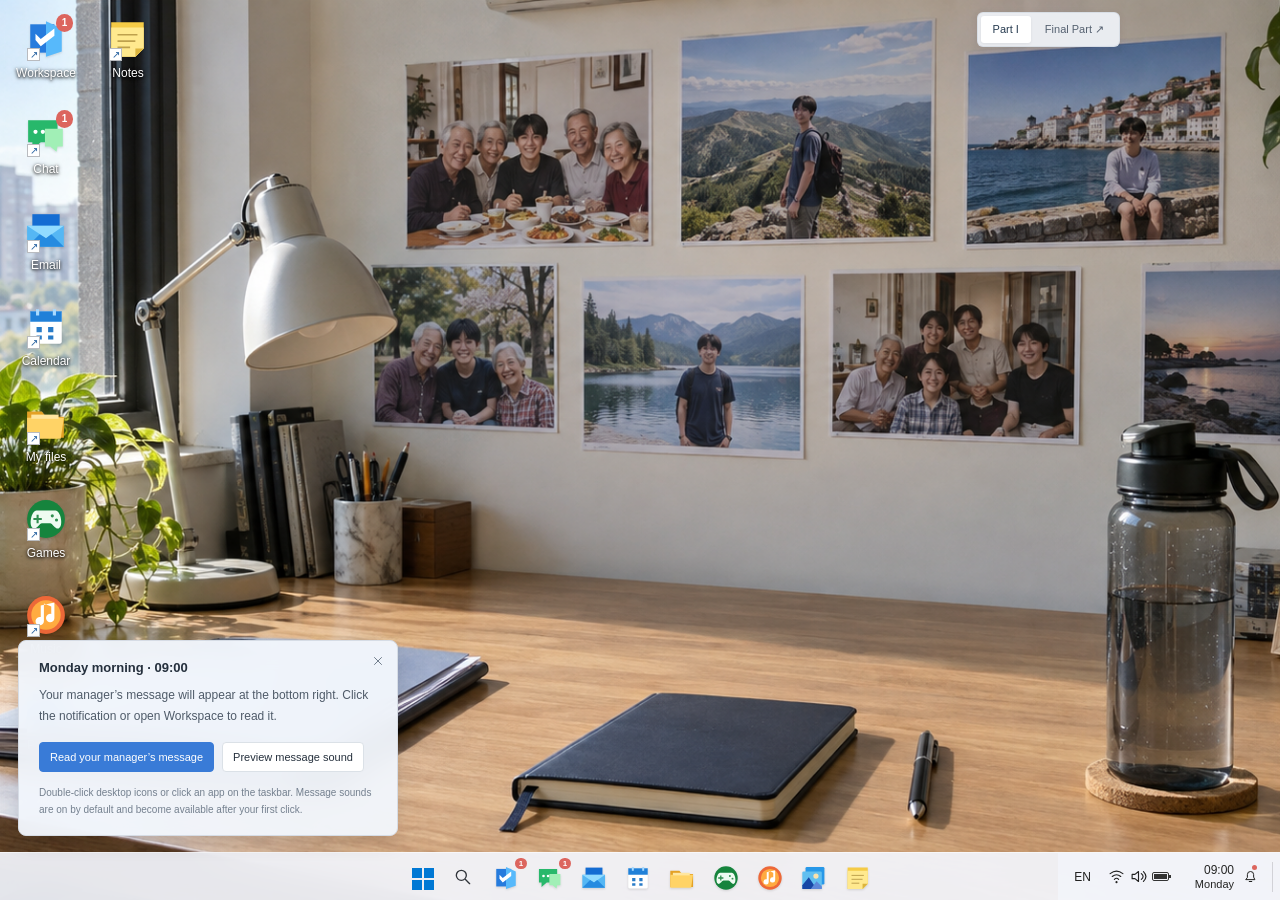
==== commit 60c53ac8: "Pair Part I personal desk with final workplace and protect cached upgrades" ====
--- a/index.html
+++ b/index.html
@@ -3,10 +3,12 @@
 <head>
 <meta charset="utf-8"><meta name="viewport" content="width=device-width,initial-scale=1">
 <meta name="color-scheme" content="light"><link rel="icon" href="data:,">
-<title>The Unsaved Work Log · Act One v0.4</title>
-<link rel="stylesheet" href="desktop.css"><link rel="stylesheet" href="office.css">
+<title>The Unsaved Work Log · Part I</title>
+<link rel="stylesheet" href="desktop.css?v=20260927-final3"><link rel="stylesheet" href="office.css?v=20260927-final3">
+<link rel="stylesheet" href="chapters.css?v=20260927-final3">
 </head>
 <body>
+<nav class="chapter-switch" aria-label="Choose a part"><a href="index.html" aria-current="page">Part I</a><a href="final.html">Final Part ↗</a></nav>
 <main id="desktop" aria-label="Personal computer desktop">
  <div id="shortcuts" aria-label="Desktop shortcuts"></div>
  <div id="desktop-context" hidden></div><div id="quick-settings" hidden></div>
@@ -15,5 +17,5 @@
 </main>
 <div id="banners" aria-label="New message notifications" aria-live="polite"></div>
 <div id="modal-root"></div><div id="toast-root" role="status" aria-live="polite"></div><div id="announcement" class="sr-only" aria-live="polite"></div>
-<script src="english.js"></script><script src="app.js"></script><script src="leisure.js"></script><script src="windows-shell.js"></script><script src="desktop.js"></script>
+<script src="english.js?v=20260927-final3"></script><script src="app.js?v=20260927-final3"></script><script src="leisure.js?v=20260927-final3"></script><script src="windows-shell.js?v=20260927-final3"></script><script src="desktop.js?v=20260927-final3"></script>
 </body></html>
--- a/desktop.css
+++ b/desktop.css
@@ -1,4 +1,4 @@
-:root{font-family:"Segoe UI","Microsoft YaHei UI","Microsoft YaHei","PingFang SC",sans-serif;color:#202020;font-size:14px;--line:#e5e5e5;--blue:#0067c0}*{box-sizing:border-box}body{margin:0;overflow:hidden}button,input,textarea{font:inherit}button{cursor:pointer;color:inherit}button:disabled{cursor:default;opacity:.5}button:focus-visible,textarea:focus-visible,input:focus-visible{outline:3px solid #79aeea;outline-offset:2px}[hidden]{display:none!important}.icon{width:20px;height:20px;fill:none;stroke:currentColor;stroke-width:1.6;stroke-linecap:round;stroke-linejoin:round;flex-shrink:0}button{border:0;background:none}.btn{display:inline-flex;align-items:center;justify-content:center;gap:7px;padding:9px 13px;border:1px solid #dbe1e7;border-radius:4px;background:#fff;font-size:13px}.btn.primary{background:#397bd7;border-color:#397bd7;color:#fff}.btn.soft{background:#edf4ff;color:#316ec5}.btn.link{border:0;color:#397bd7;background:transparent}.button-row{display:flex;gap:8px;align-items:center;flex-wrap:wrap}.sr-only{position:absolute;width:1px;height:1px;overflow:hidden;clip:rect(0,0,0,0)}#desktop{height:100dvh;background:#c7deef url('assets/wallpapers/bloom-light.jpg') center/cover;position:relative;overflow:hidden}#shortcuts{position:absolute;top:9px;left:5px;display:grid;grid-auto-flow:column;grid-template-rows:repeat(8,90px);gap:6px 0;z-index:1}.desktop-shortcut{width:82px;display:flex;align-items:center;flex-direction:column;gap:5px;border-radius:2px;border:1px solid transparent;padding:8px 2px;color:#fff;position:relative;text-shadow:0 1px 3px #000,0 1px 5px #0007;font-size:12px;line-height:1.4}.desktop-shortcut:hover{background:#ffffff17}.desktop-shortcut.selected{background:#7fc5ff40;border-color:#b9e0ff65}.app-icon{width:42px;height:42px;display:inline-flex;align-items:center;justify-content:center;flex-shrink:0;filter:drop-shadow(0 1px 1px #0002)}.app-icon .icon{width:25px;height:25px;stroke-width:1.7}.shortcut-badge,.taskbar-app b{position:absolute;top:3px;right:14px;border-radius:10px;min-width:17px;padding:2px 4px;background:#dc655e;color:#fff;font-size:10px;text-shadow:none}#taskbar{position:absolute;bottom:0;height:48px;width:100%;z-index:30000;display:flex;align-items:center;justify-content:center;background:#f3f5fbee;backdrop-filter:blur(14px);border-top:1px solid #ffffff88}.taskbar-system{width:40px;height:40px;padding:10px;color:#30343a;border-radius:4px;display:grid;place-items:center;flex-shrink:0}.taskbar-system:hover,.taskbar-app:hover{background:#fff7}.taskbar-apps{display:flex;align-items:center;gap:2px;min-width:0;overflow-x:auto;scrollbar-width:none;padding:0}.taskbar-app{position:relative;width:42px;height:40px;padding:8px;border-radius:4px;flex-shrink:0;display:grid;place-items:center}.taskbar-app .app-icon{width:26px;height:26px}.taskbar-app .icon{width:22px;height:22px}.taskbar-app.running:after{content:'';position:absolute;width:5px;height:3px;border-radius:3px;background:#6b7e81;bottom:0;left:calc(50% - 2px)}.taskbar-app.selected{background:#ffffffb0;box-shadow:0 1px 2px #0001}.taskbar-app.selected:after{width:16px;left:calc(50% - 8px);background:#0078d4}.taskbar-app b{right:2px;top:0}.system-tray{display:flex;align-items:center;gap:3px;position:absolute;right:0;height:100%;padding-left:8px;background:#f3f5fbcc}.system-tray button{position:relative;display:flex;gap:5px;align-items:center;border-radius:4px;padding:6px;height:40px}.system-tray button span{font-size:9px}.system-tray i{position:absolute;width:5px;height:5px;background:#dc655e;border-radius:50%;right:2px;top:0}.desktop-clock{display:grid;text-align:right;gap:1px;min-width:48px;color:#242424}.desktop-clock strong{font-weight:400;font-size:12px}.desktop-clock small{font-size:11px}.app-window{position:absolute;background:#fff;border:1px solid #0003;border-radius:8px;overflow:hidden;box-shadow:0 5px 15px #0002;display:flex;flex-direction:column;min-width:0}.app-window.foreground{box-shadow:0 12px 34px #0004,0 2px 8px #0002;border-color:#0004}.window-titlebar{height:32px;min-height:32px;display:flex;align-items:center;gap:8px;padding:0 0 0 11px;background:#f3f3f3;user-select:none;touch-action:none}.foreground .window-titlebar{background:#f3f3f3}.window-titlebar .app-icon{width:16px;height:16px}.window-titlebar .icon{width:15px;height:15px}.window-name{font-size:12px;font-weight:400;flex:1;overflow:hidden;text-overflow:ellipsis;white-space:nowrap}.window-controls{display:flex;align-self:stretch}.window-controls button{width:46px;padding:0;display:grid;place-items:center;border-radius:0}.window-controls button:hover{background:#dfe7ec}.window-controls [data-wm=close]:hover{background:#c42b1c;color:#fff}.window-content{overflow:auto;flex:1;min-height:0;position:relative;min-width:0}.resize-handle{position:absolute;right:0;bottom:0;width:14px;height:14px;cursor:nwse-resize;background:linear-gradient(135deg,transparent 60%,#adb9bf 61%,transparent 68%,#adb9bf 75%,transparent 82%);z-index:3;touch-action:none}.maximized .resize-handle{display:none}#banners{position:fixed;right:12px;bottom:60px;display:flex;flex-direction:column;gap:10px;z-index:50000;width:360px;pointer-events:none}.notification-banner{position:relative;border:1px solid #d2d5dc;border-radius:8px;background:#f4f5f9f7;backdrop-filter:blur(14px);box-shadow:0 5px 20px #0003;pointer-events:auto;animation:notify-in .2s ease-out}.banner-open{display:flex;gap:12px;text-align:left;width:100%;padding:19px 30px 19px 16px}.banner-open .app-icon{width:28px;height:28px}.banner-open .icon{width:21px}.banner-open>span:last-child{flex:1;min-width:0}.banner-open strong{font-size:12px;display:flex;gap:10px;align-items:center}.banner-open small{font-weight:400;color:#839094;font-size:10px}.banner-open p{margin:8px 0 0;line-height:1.65;font-size:13px;display:-webkit-box;-webkit-line-clamp:3;-webkit-box-orient:vertical;overflow:hidden}.banner-dismiss{position:absolute;right:5px;top:6px;padding:5px;color:#889497}.banner-dismiss .icon{width:14px;height:14px}@keyframes notify-in{from{transform:translateX(25px);opacity:0}to{transform:none;opacity:1}}#notification-center,#system-menu{position:absolute;bottom:60px;z-index:40000;background:#eef3fbf5;backdrop-filter:blur(14px);border:1px solid #ffffff99;border-radius:8px;box-shadow:0 12px 36px #0003}#notification-center{right:12px;width:360px;max-height:75vh;overflow:auto;padding:18px}#notification-center header{display:flex;justify-content:space-between;align-items:center;padding:0 0 12px}.notification-history{display:flex;gap:12px;text-align:left;background:#fff9;width:100%;padding:14px 10px;border-radius:7px;margin-bottom:8px}.notification-history .app-icon{width:26px;height:26px}.notification-history strong{font-size:12px}.notification-history p{font-size:12px;line-height:1.65}.notification-history small{color:#859196;font-size:10px}#system-menu{left:50%;transform:translateX(-50%);width:640px;padding:32px 32px 0;max-height:calc(100dvh - 75px);overflow:auto}#system-menu strong{font-weight:600;font-size:13px}#system-menu button{border-radius:4px}#system-menu button:hover{background:#ffffff88}#toast-root{position:fixed;top:22px;left:50%;transform:translateX(-50%);z-index:100001;pointer-events:none}.toast{display:flex;gap:10px;align-items:center;background:#fcfefb;padding:13px 22px;border-radius:9px;box-shadow:0 5px 25px #203f4133;max-width:85vw;line-height:1.6}.leisure-heading{padding:25px 30px 10px}.leisure-heading h2{font-size:23px;margin:8px 0}.leisure-heading small{color:#8b969d;font-size:10px;letter-spacing:2px}.file-breadcrumb{padding:14px 28px;border-block:1px solid #e9eded;color:#758289;font-size:12px}.file-grid{padding:25px;display:grid;grid-template-columns:repeat(3,minmax(0,1fr));gap:12px}.file-grid button{display:flex;flex-direction:column;align-items:center;gap:12px;padding:24px 10px;border-radius:8px;background:#f6f8f9;overflow-wrap:anywhere}.file-grid button:hover{background:#eaf1f7}.file-grid strong{font-size:12px}.file-grid small{font-size:10px;color:#88939a}.game-cover{padding:25px 30px;background:#3c405c;color:#f8f3e5}.game-cover small{font-size:10px;letter-spacing:2px;color:#c4c0df}.game-cover h2{font-size:25px;margin:12px 0}.game-cover p{font-size:12px;color:#cccedc}.game-meta{display:flex;gap:15px;align-items:center;padding:20px 25px}.game-meta span{flex:1;color:#808495;font-size:12px}.memory-board{display:grid;grid-template-columns:repeat(4,1fr);gap:12px;padding:0 25px}.memory-board button{height:90px;background:#edeaf5;border:1px solid #d9d3e8;border-radius:10px;color:#8a7fa4;font-size:33px;transition:background .15s}.memory-board .flipped{background:#fff3d7;color:#687766}.memory-board .matched{background:#e2eee6;opacity:1;color:#739985}.leisure-footnote{text-align:center;color:#90949f;font-size:11px;margin:23px}.music-hero{padding:26px 30px;display:flex;gap:26px;align-items:center;background:#f5e9e8}.music-hero h2{font-size:24px;margin:10px 0}.music-hero p,.music-hero small{color:#9a7f84;font-size:11px}.record{height:102px;width:102px;border-radius:50%;background:repeating-radial-gradient(#333641 0 3px,#444550 4px 5px);display:grid;place-items:center;box-shadow:0 7px 20px #55434e33}.record span{background:#c68e9d;border-radius:50%;padding:10px;color:#f8e3dd;font-size:23px}.track-list{padding:15px 25px}.track-list button{display:flex;width:100%;align-items:center;gap:20px;padding:13px;border-radius:7px;text-align:left}.track-list button.selected{background:#f6f0f1}.track-list button>span{font-size:11px;color:#9d8a91}.track-list strong{flex:1;font-size:13px}.track-list small{display:block;font-size:10px;font-weight:400;margin-top:5px;color:#968991}.music-controls{display:flex;align-items:center;gap:15px;padding:15px 30px;border-top:1px solid #eee}.music-status{font-size:11px;color:#8d7a81}.music-progress{flex:1;min-width:30px;height:4px;accent-color:#af7287}.photo-top,.note-top{display:flex;justify-content:space-between;align-items:center;padding:16px 24px;background:#f5f8f7;font-size:12px}.photo-top>span{color:#98a29e}.photo-view{margin:20px 25px 10px}.photo-view img{width:100%;height:300px;object-fit:contain;background:#edf2ef;border-radius:6px}.photo-view.large img{height:440px}.photo-view figcaption{display:flex;justify-content:space-between;font-size:12px;padding:14px 0}.photo-view figcaption span{color:#8b9692;font-size:11px}.photo-controls{display:flex;align-items:center;justify-content:space-between;padding:0 25px 20px;gap:10px}.photo-controls>div{display:flex;gap:8px}.photo-controls>div button{padding:2px;border:2px solid transparent;border-radius:5px}.photo-controls>div button.selected{border-color:#6ca6a0}.photo-controls img{width:52px;height:34px;object-fit:cover;display:block}[data-app=notes] .window-content{display:flex;flex-direction:column;background:#fff9df}.note-top{background:#f6ecc9}.note-editor{border:0;outline:none;resize:none;background:transparent;flex:1;min-height:220px;padding:25px 30px;line-height:2;color:#695f42;font-size:15px}.note-status{padding:12px 30px;color:#a39773;font-size:11px}
+:root{font-family:"Segoe UI","Microsoft YaHei UI","Microsoft YaHei","PingFang SC",sans-serif;color:#202020;font-size:14px;--line:#e5e5e5;--blue:#0067c0}*{box-sizing:border-box}body{margin:0;overflow:hidden}button,input,textarea{font:inherit}button{cursor:pointer;color:inherit}button:disabled{cursor:default;opacity:.5}button:focus-visible,textarea:focus-visible,input:focus-visible{outline:3px solid #79aeea;outline-offset:2px}[hidden]{display:none!important}.icon{width:20px;height:20px;fill:none;stroke:currentColor;stroke-width:1.6;stroke-linecap:round;stroke-linejoin:round;flex-shrink:0}button{border:0;background:none}.btn{display:inline-flex;align-items:center;justify-content:center;gap:7px;padding:9px 13px;border:1px solid #dbe1e7;border-radius:4px;background:#fff;font-size:13px}.btn.primary{background:#397bd7;border-color:#397bd7;color:#fff}.btn.soft{background:#edf4ff;color:#316ec5}.btn.link{border:0;color:#397bd7;background:transparent}.button-row{display:flex;gap:8px;align-items:center;flex-wrap:wrap}.sr-only{position:absolute;width:1px;height:1px;overflow:hidden;clip:rect(0,0,0,0)}#desktop{height:100dvh;background:#c7deef url('assets/wallpapers/personal-desk.png') center/cover;position:relative;overflow:hidden}#shortcuts{position:absolute;top:9px;left:5px;display:grid;grid-auto-flow:column;grid-template-rows:repeat(8,90px);gap:6px 0;z-index:1}.desktop-shortcut{width:82px;display:flex;align-items:center;flex-direction:column;gap:5px;border-radius:2px;border:1px solid transparent;padding:8px 2px;color:#fff;position:relative;text-shadow:0 1px 3px #000,0 1px 5px #0007;font-size:12px;line-height:1.4}.desktop-shortcut:hover{background:#ffffff17}.desktop-shortcut.selected{background:#7fc5ff40;border-color:#b9e0ff65}.app-icon{width:42px;height:42px;display:inline-flex;align-items:center;justify-content:center;flex-shrink:0;filter:drop-shadow(0 1px 1px #0002)}.app-icon .icon{width:25px;height:25px;stroke-width:1.7}.shortcut-badge,.taskbar-app b{position:absolute;top:3px;right:14px;border-radius:10px;min-width:17px;padding:2px 4px;background:#dc655e;color:#fff;font-size:10px;text-shadow:none}#taskbar{position:absolute;bottom:0;height:48px;width:100%;z-index:30000;display:flex;align-items:center;justify-content:center;background:#f3f5fbee;backdrop-filter:blur(14px);border-top:1px solid #ffffff88}.taskbar-system{width:40px;height:40px;padding:10px;color:#30343a;border-radius:4px;display:grid;place-items:center;flex-shrink:0}.taskbar-system:hover,.taskbar-app:hover{background:#fff7}.taskbar-apps{display:flex;align-items:center;gap:2px;min-width:0;overflow-x:auto;scrollbar-width:none;padding:0}.taskbar-app{position:relative;width:42px;height:40px;padding:8px;border-radius:4px;flex-shrink:0;display:grid;place-items:center}.taskbar-app .app-icon{width:26px;height:26px}.taskbar-app .icon{width:22px;height:22px}.taskbar-app.running:after{content:'';position:absolute;width:5px;height:3px;border-radius:3px;background:#6b7e81;bottom:0;left:calc(50% - 2px)}.taskbar-app.selected{background:#ffffffb0;box-shadow:0 1px 2px #0001}.taskbar-app.selected:after{width:16px;left:calc(50% - 8px);background:#0078d4}.taskbar-app b{right:2px;top:0}.system-tray{display:flex;align-items:center;gap:3px;position:absolute;right:0;height:100%;padding-left:8px;background:#f3f5fbcc}.system-tray button{position:relative;display:flex;gap:5px;align-items:center;border-radius:4px;padding:6px;height:40px}.system-tray button span{font-size:9px}.system-tray i{position:absolute;width:5px;height:5px;background:#dc655e;border-radius:50%;right:2px;top:0}.desktop-clock{display:grid;text-align:right;gap:1px;min-width:48px;color:#242424}.desktop-clock strong{font-weight:400;font-size:12px}.desktop-clock small{font-size:11px}.app-window{position:absolute;background:#fff;border:1px solid #0003;border-radius:8px;overflow:hidden;box-shadow:0 5px 15px #0002;display:flex;flex-direction:column;min-width:0}.app-window.foreground{box-shadow:0 12px 34px #0004,0 2px 8px #0002;border-color:#0004}.window-titlebar{height:32px;min-height:32px;display:flex;align-items:center;gap:8px;padding:0 0 0 11px;background:#f3f3f3;user-select:none;touch-action:none}.foreground .window-titlebar{background:#f3f3f3}.window-titlebar .app-icon{width:16px;height:16px}.window-titlebar .icon{width:15px;height:15px}.window-name{font-size:12px;font-weight:400;flex:1;overflow:hidden;text-overflow:ellipsis;white-space:nowrap}.window-controls{display:flex;align-self:stretch}.window-controls button{width:46px;padding:0;display:grid;place-items:center;border-radius:0}.window-controls button:hover{background:#dfe7ec}.window-controls [data-wm=close]:hover{background:#c42b1c;color:#fff}.window-content{overflow:auto;flex:1;min-height:0;position:relative;min-width:0}.resize-handle{position:absolute;right:0;bottom:0;width:14px;height:14px;cursor:nwse-resize;background:linear-gradient(135deg,transparent 60%,#adb9bf 61%,transparent 68%,#adb9bf 75%,transparent 82%);z-index:3;touch-action:none}.maximized .resize-handle{display:none}#banners{position:fixed;right:12px;bottom:60px;display:flex;flex-direction:column;gap:10px;z-index:50000;width:360px;pointer-events:none}.notification-banner{position:relative;border:1px solid #d2d5dc;border-radius:8px;background:#f4f5f9f7;backdrop-filter:blur(14px);box-shadow:0 5px 20px #0003;pointer-events:auto;animation:notify-in .2s ease-out}.banner-open{display:flex;gap:12px;text-align:left;width:100%;padding:19px 30px 19px 16px}.banner-open .app-icon{width:28px;height:28px}.banner-open .icon{width:21px}.banner-open>span:last-child{flex:1;min-width:0}.banner-open strong{font-size:12px;display:flex;gap:10px;align-items:center}.banner-open small{font-weight:400;color:#839094;font-size:10px}.banner-open p{margin:8px 0 0;line-height:1.65;font-size:13px;display:-webkit-box;-webkit-line-clamp:3;-webkit-box-orient:vertical;overflow:hidden}.banner-dismiss{position:absolute;right:5px;top:6px;padding:5px;color:#889497}.banner-dismiss .icon{width:14px;height:14px}@keyframes notify-in{from{transform:translateX(25px);opacity:0}to{transform:none;opacity:1}}#notification-center,#system-menu{position:absolute;bottom:60px;z-index:40000;background:#eef3fbf5;backdrop-filter:blur(14px);border:1px solid #ffffff99;border-radius:8px;box-shadow:0 12px 36px #0003}#notification-center{right:12px;width:360px;max-height:75vh;overflow:auto;padding:18px}#notification-center header{display:flex;justify-content:space-between;align-items:center;padding:0 0 12px}.notification-history{display:flex;gap:12px;text-align:left;background:#fff9;width:100%;padding:14px 10px;border-radius:7px;margin-bottom:8px}.notification-history .app-icon{width:26px;height:26px}.notification-history strong{font-size:12px}.notification-history p{font-size:12px;line-height:1.65}.notification-history small{color:#859196;font-size:10px}#system-menu{left:50%;transform:translateX(-50%);width:640px;padding:32px 32px 0;max-height:calc(100dvh - 75px);overflow:auto}#system-menu strong{font-weight:600;font-size:13px}#system-menu button{border-radius:4px}#system-menu button:hover{background:#ffffff88}#toast-root{position:fixed;top:22px;left:50%;transform:translateX(-50%);z-index:100001;pointer-events:none}.toast{display:flex;gap:10px;align-items:center;background:#fcfefb;padding:13px 22px;border-radius:9px;box-shadow:0 5px 25px #203f4133;max-width:85vw;line-height:1.6}.leisure-heading{padding:25px 30px 10px}.leisure-heading h2{font-size:23px;margin:8px 0}.leisure-heading small{color:#8b969d;font-size:10px;letter-spacing:2px}.file-breadcrumb{padding:14px 28px;border-block:1px solid #e9eded;color:#758289;font-size:12px}.file-grid{padding:25px;display:grid;grid-template-columns:repeat(3,minmax(0,1fr));gap:12px}.file-grid button{display:flex;flex-direction:column;align-items:center;gap:12px;padding:24px 10px;border-radius:8px;background:#f6f8f9;overflow-wrap:anywhere}.file-grid button:hover{background:#eaf1f7}.file-grid strong{font-size:12px}.file-grid small{font-size:10px;color:#88939a}.game-cover{padding:25px 30px;background:#3c405c;color:#f8f3e5}.game-cover small{font-size:10px;letter-spacing:2px;color:#c4c0df}.game-cover h2{font-size:25px;margin:12px 0}.game-cover p{font-size:12px;color:#cccedc}.game-meta{display:flex;gap:15px;align-items:center;padding:20px 25px}.game-meta span{flex:1;color:#808495;font-size:12px}.memory-board{display:grid;grid-template-columns:repeat(4,1fr);gap:12px;padding:0 25px}.memory-board button{height:90px;background:#edeaf5;border:1px solid #d9d3e8;border-radius:10px;color:#8a7fa4;font-size:33px;transition:background .15s}.memory-board .flipped{background:#fff3d7;color:#687766}.memory-board .matched{background:#e2eee6;opacity:1;color:#739985}.leisure-footnote{text-align:center;color:#90949f;font-size:11px;margin:23px}.music-hero{padding:26px 30px;display:flex;gap:26px;align-items:center;background:#f5e9e8}.music-hero h2{font-size:24px;margin:10px 0}.music-hero p,.music-hero small{color:#9a7f84;font-size:11px}.record{height:102px;width:102px;border-radius:50%;background:repeating-radial-gradient(#333641 0 3px,#444550 4px 5px);display:grid;place-items:center;box-shadow:0 7px 20px #55434e33}.record span{background:#c68e9d;border-radius:50%;padding:10px;color:#f8e3dd;font-size:23px}.track-list{padding:15px 25px}.track-list button{display:flex;width:100%;align-items:center;gap:20px;padding:13px;border-radius:7px;text-align:left}.track-list button.selected{background:#f6f0f1}.track-list button>span{font-size:11px;color:#9d8a91}.track-list strong{flex:1;font-size:13px}.track-list small{display:block;font-size:10px;font-weight:400;margin-top:5px;color:#968991}.music-controls{display:flex;align-items:center;gap:15px;padding:15px 30px;border-top:1px solid #eee}.music-status{font-size:11px;color:#8d7a81}.music-progress{flex:1;min-width:30px;height:4px;accent-color:#af7287}.photo-top,.note-top{display:flex;justify-content:space-between;align-items:center;padding:16px 24px;background:#f5f8f7;font-size:12px}.photo-top>span{color:#98a29e}.photo-view{margin:20px 25px 10px}.photo-view img{width:100%;height:300px;object-fit:contain;background:#edf2ef;border-radius:6px}.photo-view.large img{height:440px}.photo-view figcaption{display:flex;justify-content:space-between;font-size:12px;padding:14px 0}.photo-view figcaption span{color:#8b9692;font-size:11px}.photo-controls{display:flex;align-items:center;justify-content:space-between;padding:0 25px 20px;gap:10px}.photo-controls>div{display:flex;gap:8px}.photo-controls>div button{padding:2px;border:2px solid transparent;border-radius:5px}.photo-controls>div button.selected{border-color:#6ca6a0}.photo-controls img{width:52px;height:34px;object-fit:cover;display:block}[data-app=notes] .window-content{display:flex;flex-direction:column;background:#fff9df}.note-top{background:#f6ecc9}.note-editor{border:0;outline:none;resize:none;background:transparent;flex:1;min-height:220px;padding:25px 30px;line-height:2;color:#695f42;font-size:15px}.note-status{padding:12px 30px;color:#a39773;font-size:11px}
 @media(max-width:700px){#shortcuts{top:9px;left:5px;gap:4px 0}.desktop-shortcut{width:75px;font-size:11px}.app-icon{width:38px;height:38px}#taskbar{padding:0;gap:0}.taskbar-system{padding:7px}.taskbar-apps{gap:0;padding:0}.taskbar-app{padding:7px;width:38px}.system-tray{gap:5px}.input-language,.tray-quick{display:none!important}.desktop-clock{font-size:10px;min-width:35px}#banners{width:min(360px,calc(100vw - 20px));right:10px;bottom:60px}#notification-center{width:calc(100vw - 20px);right:10px}.file-grid{grid-template-columns:repeat(2,minmax(0,1fr));padding:15px}.game-meta{flex-wrap:wrap;padding:15px}.memory-board{padding:0 15px;gap:8px}.memory-board button{height:72px}.photo-view{margin:15px}.photo-view img{height:230px}.photo-controls{padding:0 12px 15px}.music-hero{padding:20px;gap:16px}.music-controls{padding:15px;flex-wrap:wrap}.window-controls button{width:33px}}
 @media(prefers-reduced-motion:reduce){*{animation:none!important;transition:none!important}}
 .library-shelf{display:grid;grid-template-columns:1fr 1fr;gap:10px;padding:0 25px 22px}.library-shelf details{border:1px solid #e4e0eb;border-radius:8px;background:#f7f5fa;padding:14px;font-size:12px;color:#79708a}.library-shelf summary{cursor:pointer}.library-shelf small{display:block;font-size:9px;color:#a59aae;margin-top:5px}.library-shelf p{font-size:11px;line-height:1.8}
--- a/chapters.css
+++ b/chapters.css
@@ -0,0 +1 @@
+.chapter-switch{position:fixed;top:12px;right:160px;z-index:46000;display:flex;padding:3px;gap:2px;background:#eff3f8ed;border:1px solid #aab8c744;border-radius:6px;box-shadow:0 2px 8px #0001;font:11px 'Segoe UI',sans-serif;backdrop-filter:blur(12px)}.chapter-switch a{padding:7px 12px;text-decoration:none;color:#556170;border-radius:3px}.chapter-switch a[aria-current=page]{background:#fff;color:#273b50;box-shadow:0 1px 3px #0001}.chapter-switch a:hover{background:#fff9}.chapter-switch a:focus-visible{outline:2px solid #0067c0}
